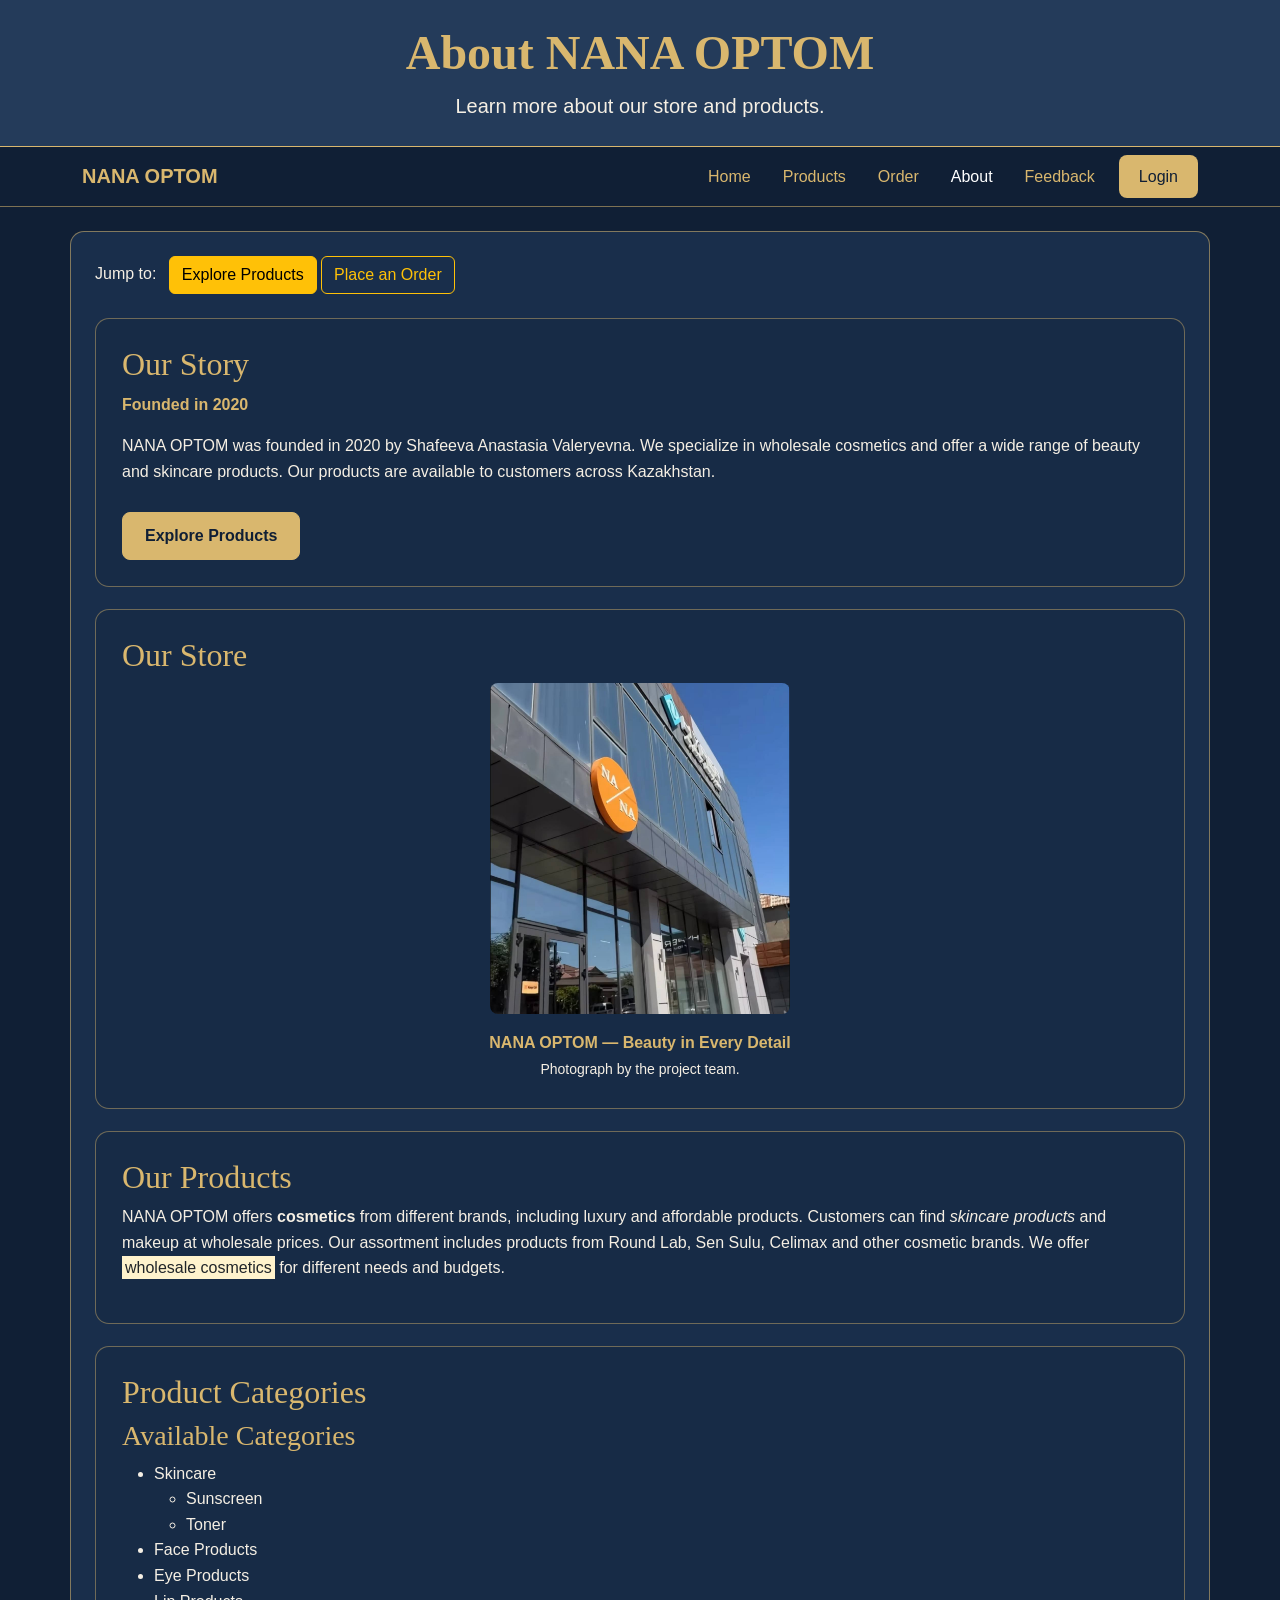
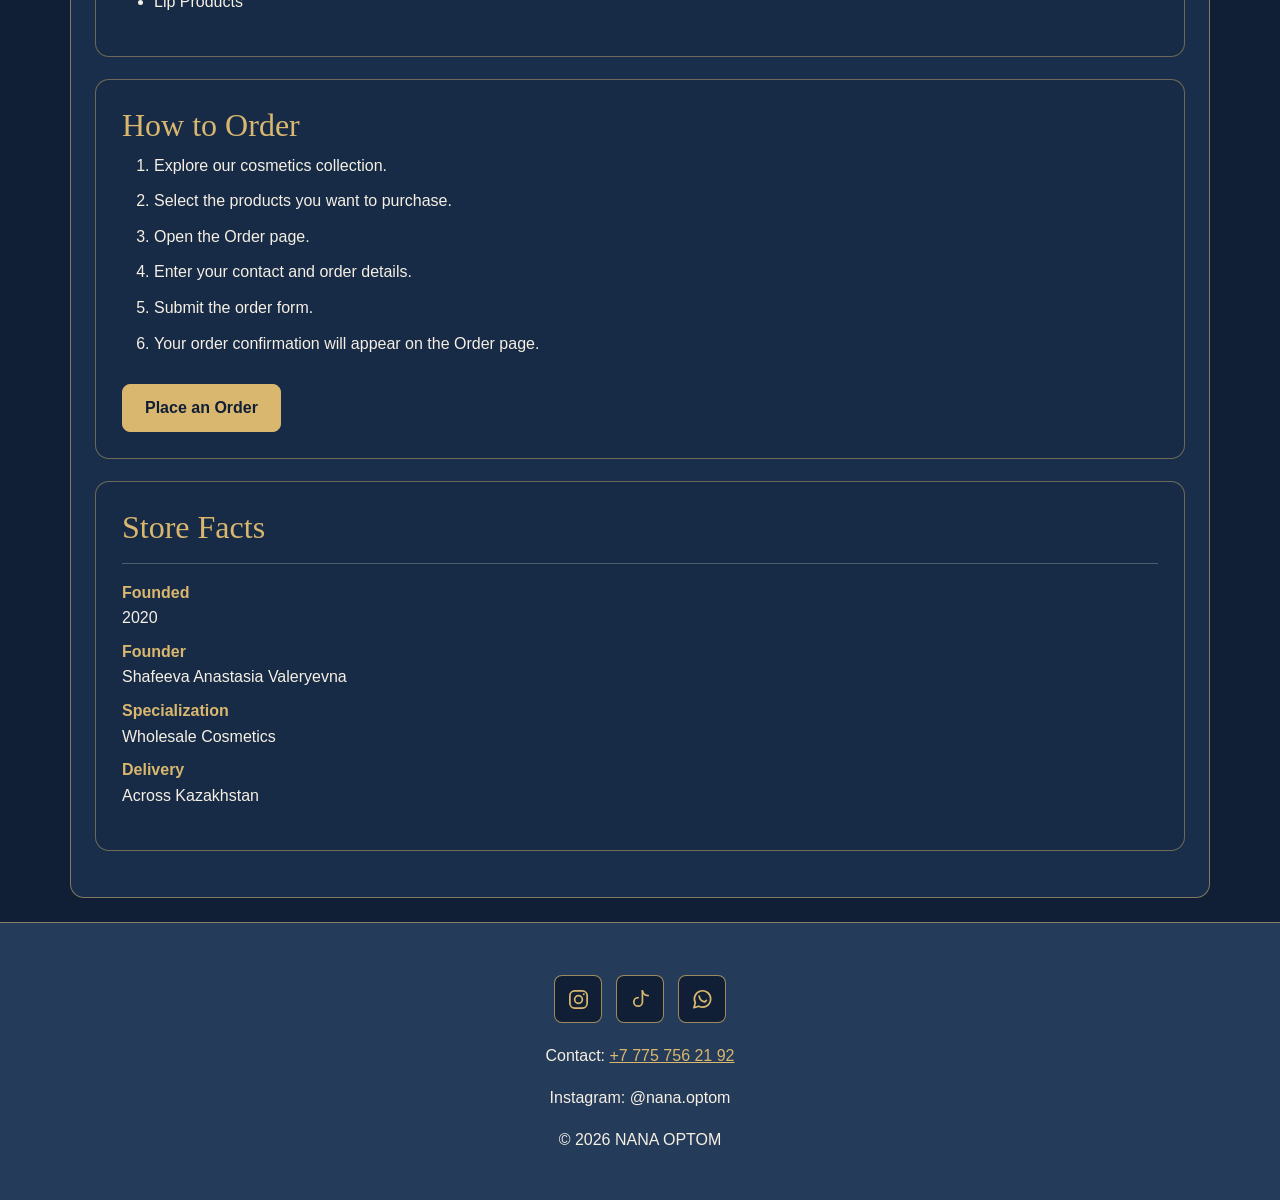
==== about.html @ 9f7e3921 "Add files via upload" ====
<!DOCTYPE html>
<!-- Author: Assiya Yesmagambet -->
<html lang="en">

<head>
    <meta charset="UTF-8">
    <meta name="viewport" content="width=device-width, initial-scale=1.0">
    <meta name="description" content="About NANA OPTOM wholesale cosmetics store">
    <meta name="author" content="Assiya Yesmagambet">
    <title>NANA OPTOM | About</title>

    <!-- Bootstrap 5.3.3 -->
    <link href="https://cdn.jsdelivr.net/npm/bootstrap@5.3.3/dist/css/bootstrap.min.css"
          rel="stylesheet">

    <!-- Custom CSS -->
    <link rel="stylesheet" href="css/base.css">
    <link rel="stylesheet" href="css/assiya.css">
</head>

<body>

<header class="about-header text-center py-4 px-3">
    <h1 class="display-5 fw-bold">About NANA OPTOM</h1>
    <p class="lead mb-0">Learn more about our store and products.</p>
</header>


<!-- Bootstrap responsive navigation -->
<nav class="navbar navbar-expand-lg navbar-dark">

    <div class="container">

        <a class="navbar-brand fw-bold"
           href="index.html">
            NANA OPTOM
        </a>

        <button class="navbar-toggler"
                type="button"
                data-bs-toggle="collapse"
                data-bs-target="#mainNavbar"
                aria-controls="mainNavbar"
                aria-expanded="false"
                aria-label="Toggle navigation">

            <span class="navbar-toggler-icon"></span>

        </button>


        <div class="collapse navbar-collapse"
             id="mainNavbar">

            <ul class="navbar-nav ms-auto align-items-lg-center gap-lg-3">

                <li class="nav-item">
                    <a class="nav-link"
                       href="index.html">
                        Home
                    </a>
                </li>

                <li class="nav-item">
                    <a class="nav-link"
                       href="products.html">
                        Products
                    </a>
                </li>

                <li class="nav-item">
                    <a class="nav-link"
                       href="order.html">
                        Order
                    </a>
                </li>

                <li class="nav-item">
                    <a class="nav-link active"
                       aria-current="page"
                       href="about.html">
                        About
                    </a>
                </li>

                <li class="nav-item">
                    <a class="nav-link"
                       href="feedback.html">
                        Feedback
                    </a>
                </li>

            </ul>

        </div>


        <!-- Login remains visible outside the collapsed menu -->
        <a class="nav-link login-link ms-3"
           href="login.html">
            Login
        </a>

    </div>

</nav>


<!-- Bootstrap container centers the About content -->
<main id="about-main"
      class="container my-4 p-4">


    <!-- Quick navigation -->
    <div id="about-actions"
         class="quick-links mb-4">

        <span class="me-2">Jump to:</span>

        <a id="explore-products-button"
           href="products.html"
           class="btn btn-warning">
            Explore Products
        </a>

        <a id="place-order-button"
           href="order.html"
           class="btn btn-outline-warning">
            Place an Order
        </a>

    </div>


    <!-- Brand information -->
    <article id="brand-story"
             class="brand-story">

        <h2>Our Story</h2>

        <p class="brand-year">
            Founded in 2020
        </p>

        <p>
            NANA OPTOM was founded in 2020 by Shafeeva Anastasia Valeryevna.
            We specialize in wholesale cosmetics and offer a wide range
            of beauty and skincare products. Our products are available
            to customers across Kazakhstan.
        </p>

        <a id="story-products-button"
           href="products.html"
           class="btn gold-button">
            Explore Products
        </a>

    </article>


    <!-- Store photograph -->
    <section id="store-gallery"
             class="photo-gallery">

        <h2>Our Store</h2>

        <figure class="brand-photo">

            <img src="images/nanaoptom.jpg"
                 class="img-fluid rounded-3"
                 alt="NANA OPTOM cosmetics store"
                 width="300">

            <figcaption>
                NANA OPTOM — Beauty in Every Detail
            </figcaption>

            <small>
                Photograph by the project team.
            </small>

        </figure>

    </section>


    <!-- Product information -->
    <section id="mission-section"
             class="mission-section">

        <h2>Our Products</h2>

        <p>
            NANA OPTOM offers <strong>cosmetics</strong> from different brands,
            including luxury and affordable products. Customers can find
            <em>skincare products</em> and makeup at wholesale prices.
            Our assortment includes products from Round Lab, Sen Sulu,
            Celimax and other cosmetic brands.
            We offer <mark>wholesale cosmetics</mark> for different needs
            and budgets.
        </p>

    </section>


    <!-- Product categories -->
    <section id="categories"
             class="symbol-section">

        <h2>Product Categories</h2>

        <aside>

            <h3>Available Categories</h3>

            <ul>

                <li>
                    Skincare

                    <ul>
                        <li>Sunscreen</li>
                        <li>Toner</li>
                    </ul>

                </li>

                <li>Face Products</li>
                <li>Eye Products</li>
                <li>Lip Products</li>

            </ul>

        </aside>

    </section>


    <!-- Ordering instructions -->
    <section id="order-steps"
             class="order-steps-section">

        <h2>How to Order</h2>

        <ol>
            <li>Explore our cosmetics collection.</li>
            <li>Select the products you want to purchase.</li>
            <li>Open the Order page.</li>
            <li>Enter your contact and order details.</li>
            <li>Submit the order form.</li>
            <li>Your order confirmation will appear on the Order page.</li>
        </ol>

        <a id="how-to-order-button"
           href="order.html"
           class="btn gold-button">
            Place an Order
        </a>

    </section>


    <!-- Store facts -->
    <section id="store-facts"
             class="facts-section">

        <h2>Store Facts</h2>

        <hr>

        <dl>

            <dt>Founded</dt>
            <dd>2020</dd>

            <dt>Founder</dt>
            <dd>Shafeeva Anastasia Valeryevna</dd>

            <dt>Specialization</dt>
            <dd>Wholesale Cosmetics</dd>

            <dt>Delivery</dt>
            <dd>Across Kazakhstan</dd>

        </dl>

    </section>

</main>


<footer>

    <div class="footer-social">

        <!-- Instagram -->
        <a href="https://www.instagram.com/nana.optom/"
           target="_blank"
           rel="noopener noreferrer"
           aria-label="Instagram"
           title="Instagram">

            <svg viewBox="0 0 24 24"
                 aria-hidden="true">

                <rect x="3"
                      y="3"
                      width="18"
                      height="18"
                      rx="5">
                </rect>

                <circle cx="12"
                        cy="12"
                        r="4">
                </circle>

                <circle cx="17.5"
                        cy="6.5"
                        r="1"
                        class="icon-dot">
                </circle>

            </svg>

        </a>


        <!-- TikTok -->
        <a href="https://www.tiktok.com/@nana.optom?_r=1&amp;_t=ZS-9A1kYobpDSX"
           target="_blank"
           rel="noopener noreferrer"
           aria-label="TikTok"
           title="TikTok">

            <svg viewBox="0 0 24 24"
                 aria-hidden="true">

                <path d="M14 3v11.5a4.5 4.5 0 1 1-4.5-4.5"></path>

                <path d="M14 3c.7 3.2 2.5 4.8 6 5"></path>

            </svg>

        </a>


        <!-- WhatsApp -->
        <a href="https://wa.me/77781003727"
           target="_blank"
           rel="noopener noreferrer"
           aria-label="WhatsApp"
           title="WhatsApp">

            <svg viewBox="0 0 24 24"
                 aria-hidden="true">

                <path d="M20.5 11.5a8.5 8.5 0 0 1-12.4 7.5L3 20.5l1.5-5.1A8.5 8.5 0 1 1 20.5 11.5Z"></path>

                <path d="M8.5 8.5c.5 3 3 5.5 6 6l1.5-1.5"></path>

            </svg>

        </a>

    </div>


    <p>
        Contact:
        <a href="tel:+77757562192">
            +7 775 756 21 92
        </a>
    </p>

    <p>Instagram: @nana.optom</p>

    <p>&copy; 2026 NANA OPTOM</p>

</footer>


<!-- Bootstrap JavaScript for the mobile menu -->
<script src="https://cdn.jsdelivr.net/npm/bootstrap@5.3.3/dist/js/bootstrap.bundle.min.js"></script>

</body>
</html>
---- css/base.css ----
/* NANA OPTOM — Shared navy & gold styles */

body {
    background: #101F35;
    color: #F5EFE4;
    font-family: "Trebuchet MS", Arial, sans-serif;
    line-height: 1.6;
}

h1,
h2,
h3 {
    color: #D9B76E;
    font-family: Georgia, "Times New Roman", serif;
}

/* Header */

header,
footer {
    background: #243B5A;
    color: #F5EFE4;
    text-align: center;
}

header {
    border-bottom: 1px solid #D9B76E;
}

/* Navigation */

.navbar {
    background: #101F35;
    border-bottom: 1px solid rgba(217, 183, 110, .55);
}

.navbar .navbar-brand,
.navbar .nav-link,
footer a {
    color: #D9B76E;
}

.navbar .nav-link {
    transition: color .2s ease;
}

.navbar .nav-link:hover,
.navbar .nav-link.active,
footer a:hover {
    color: #FFFFFF;
}

.navbar .login-link,
.navbar .login-link.active {
    padding: 9px 20px;
    background: #D9B76E;
    color: #101F35;
    border-radius: 8px;
}

.navbar .login-link:hover {
    background: #F4D999;
    color: #101F35;
}

.navbar .navbar-toggler {
    border-color: #D9B76E;
}

/* Main content */

main {
    background: #192E4B;
    color: #F5EFE4;
    border: 1px solid rgba(217, 183, 110, .55);
    border-radius: 14px;
}

main h1,
main h2,
main h3,
main a {
    color: #D9B76E;
}

main a:hover {
    color: #FFFFFF;
}

/* Footer */

footer {
    border-top: 1px solid rgba(217, 183, 110, .55);
    padding: 32px 20px;
}

.footer-social {
    display: flex;
    justify-content: center;
    gap: 14px;
    margin: 20px 0;
}

.footer-social a {
    display: flex;
    justify-content: center;
    align-items: center;
    width: 48px;
    height: 48px;
    background: #101F35;
    border: 1px solid rgba(217, 183, 110, .7);
    border-radius: 8px;
    transition: background .2s ease, color .2s ease;
}

.footer-social a:hover {
    background: #D9B76E;
    color: #101F35;
}

.footer-social svg {
    width: 23px;
    height: 23px;
    fill: none;
    stroke: currentColor;
    stroke-width: 1.8;
    stroke-linecap: round;
    stroke-linejoin: round;
}

.footer-social .icon-dot {
    fill: currentColor;
    stroke: none;
}

/* States prepared for future JavaScript */

.hidden {
    display: none;
}

.active {
    border-color: #D9B76E;
}

.selected {
    background: #D9B76E;
    color: #101F35;
}

.error {
    color: #FFB3B3;
    border-color: #DC3545;
}

.success {
    color: #B8F2C8;
    border-color: #198754;
}
---- css/assiya.css ----
/* NANA OPTOM — About & Feedback */

/* ABOUT — Content Cards */

#about-main section,
#about-main article {
    background: #172B46;
    color: #F5EFE4;
    border: 1px solid rgba(217, 183, 110, .45);
    border-radius: 14px;
    padding: 26px;
    margin-bottom: 22px;
}

/* ABOUT — Accent Text */

.brand-year,
.brand-photo figcaption,
.facts-section dt {
    color: #D9B76E;
    font-weight: 700;
}

/* ABOUT — Store Photo */

.brand-photo {
    margin: 0;
    text-align: center;
}

.brand-photo img {
    display: block;
    margin: 0 auto 16px;
    border-radius: 10px;
}

/* ABOUT — Buttons */

.gold-button {
    margin-top: 12px;
    padding: 11px 22px;
    background: #D9B76E;
    color: #101F35;
    border: 1px solid #D9B76E;
    border-radius: 8px;
    font-weight: 700;
    text-decoration: none;
    transition: background .2s ease, color .2s ease;
}

.gold-button:hover {
    background: #F4D999;
    color: #101F35;
}

/* ABOUT — Lists and Facts */

.order-steps-section li {
    margin-bottom: 10px;
}

.facts-section dd {
    margin-left: 0;
    color: #F5EFE4;
}


/* FEEDBACK — Form Cards */

.feedback-group {
    min-width: 0;
    background: #172B46;
    border: 1px solid rgba(217, 183, 110, .5);
    border-radius: 12px;
}

/* FEEDBACK — Titles */

.feedback-group legend {
    float: none;
    width: auto;
    padding: 0 8px;
    color: #D9B76E;
    font-size: 21px;
    font-weight: 700;
}

/* Keep gold as an accent, not on every label */

.feedback-group label {
    color: #F5EFE4;
}

/* FEEDBACK — Inputs */

#feedback-main .form-control,
#feedback-main .form-select {
    background: #263D5B;
    color: #FFFFFF;
    border: 1px solid rgba(217, 183, 110, .65);
}

#feedback-main .form-control::placeholder {
    color: #C8C2B8;
}

#feedback-main .form-control:focus,
#feedback-main .form-select:focus {
    background: #263D5B;
    color: #FFFFFF;
    border-color: #D9B76E;
    box-shadow: 0 0 0 3px rgba(217, 183, 110, .14);
}

/* FEEDBACK — Radio and Checkbox */

#feedback-main .form-check-input:checked {
    background-color: #D9B76E;
    border-color: #D9B76E;
}

#feedback-main .form-check-label {
    color: #F5EFE4;
}
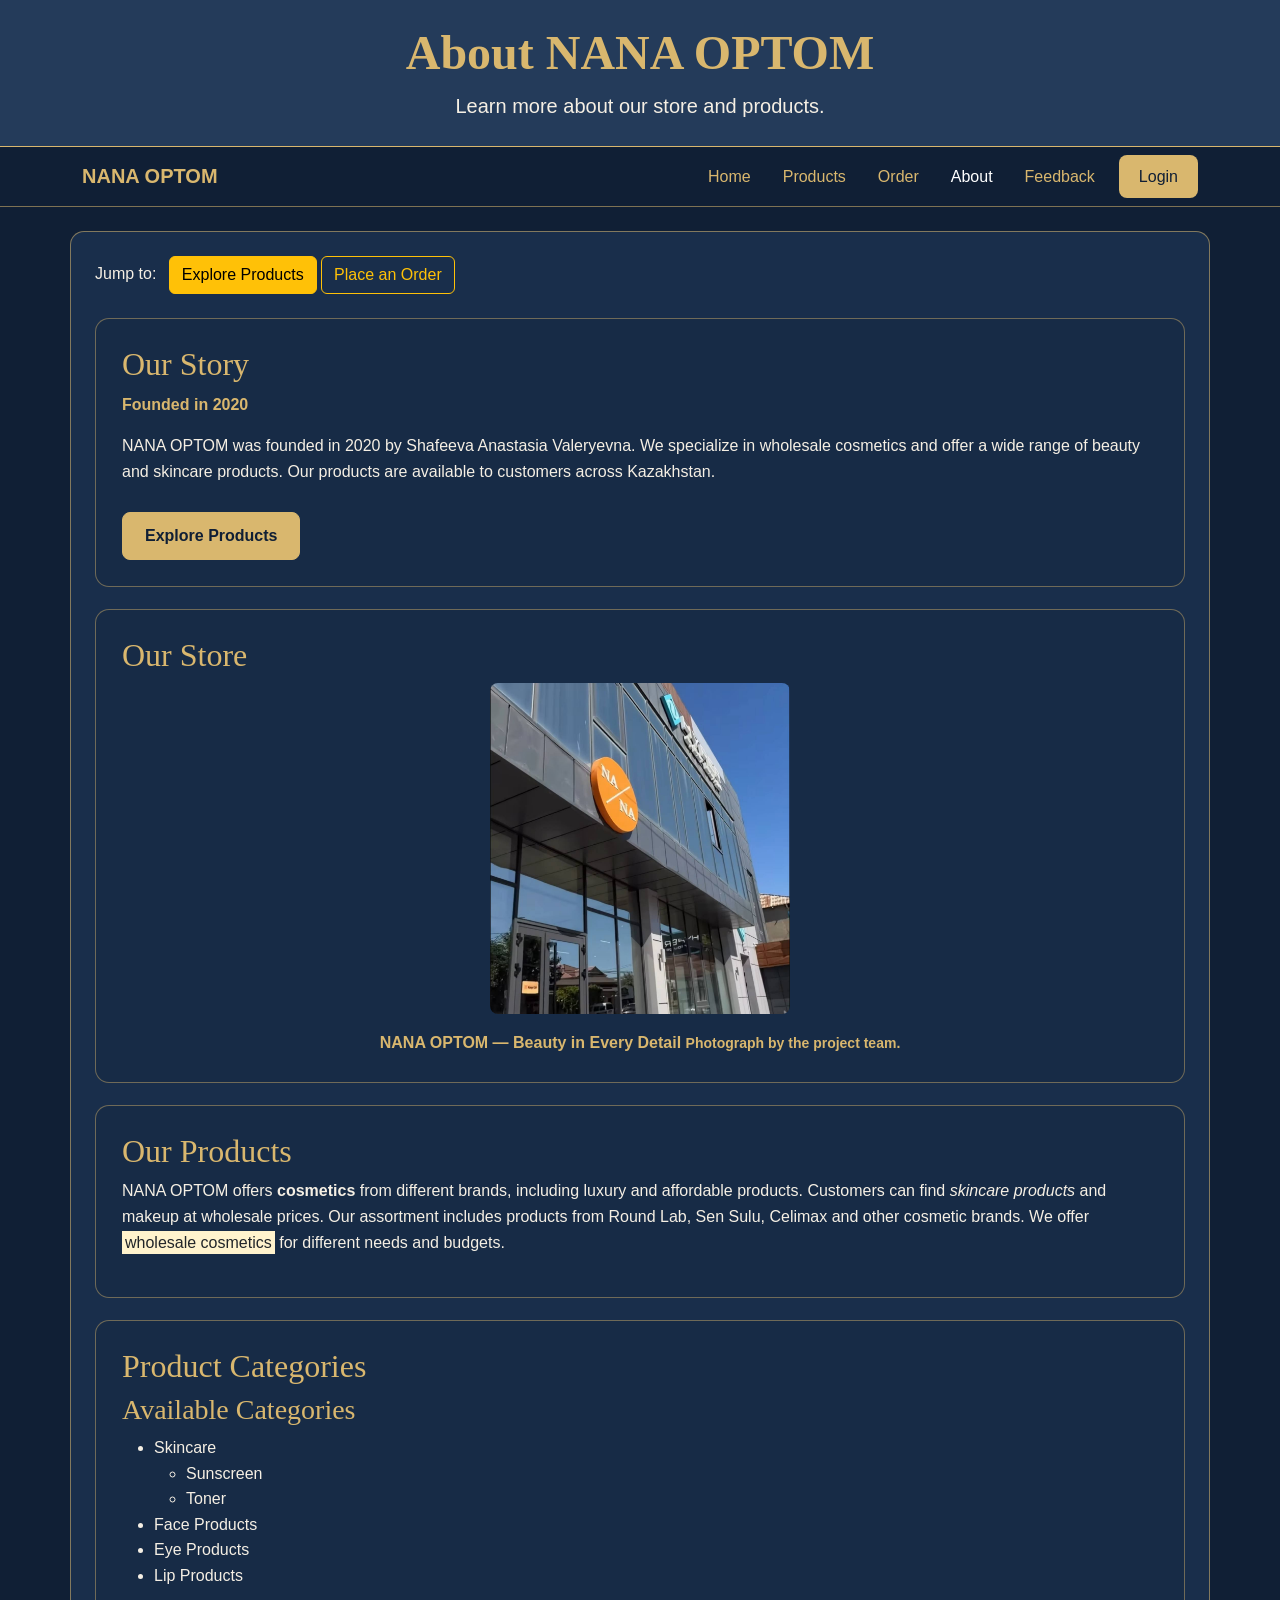
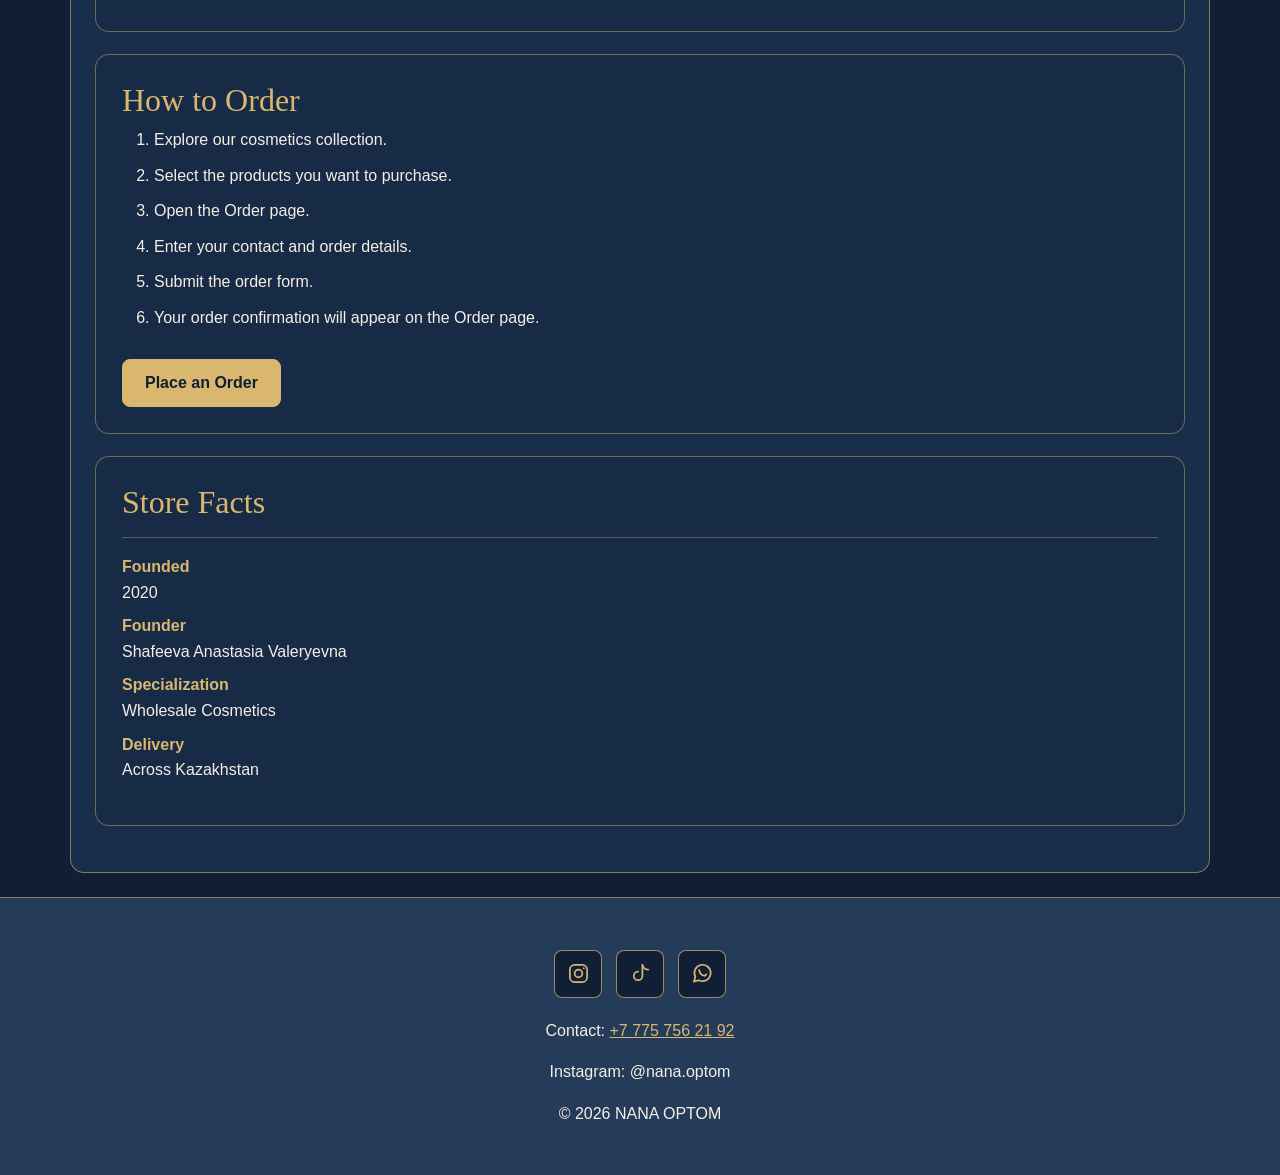
==== commit 2a3991e7: "Add files via upload" ====
--- a/about.html
+++ b/about.html
@@ -173,11 +173,8 @@
 
             <figcaption>
                 NANA OPTOM — Beauty in Every Detail
+                <small>Photograph by the project team.</small>
             </figcaption>
-
-            <small>
-                Photograph by the project team.
-            </small>
 
         </figure>
 
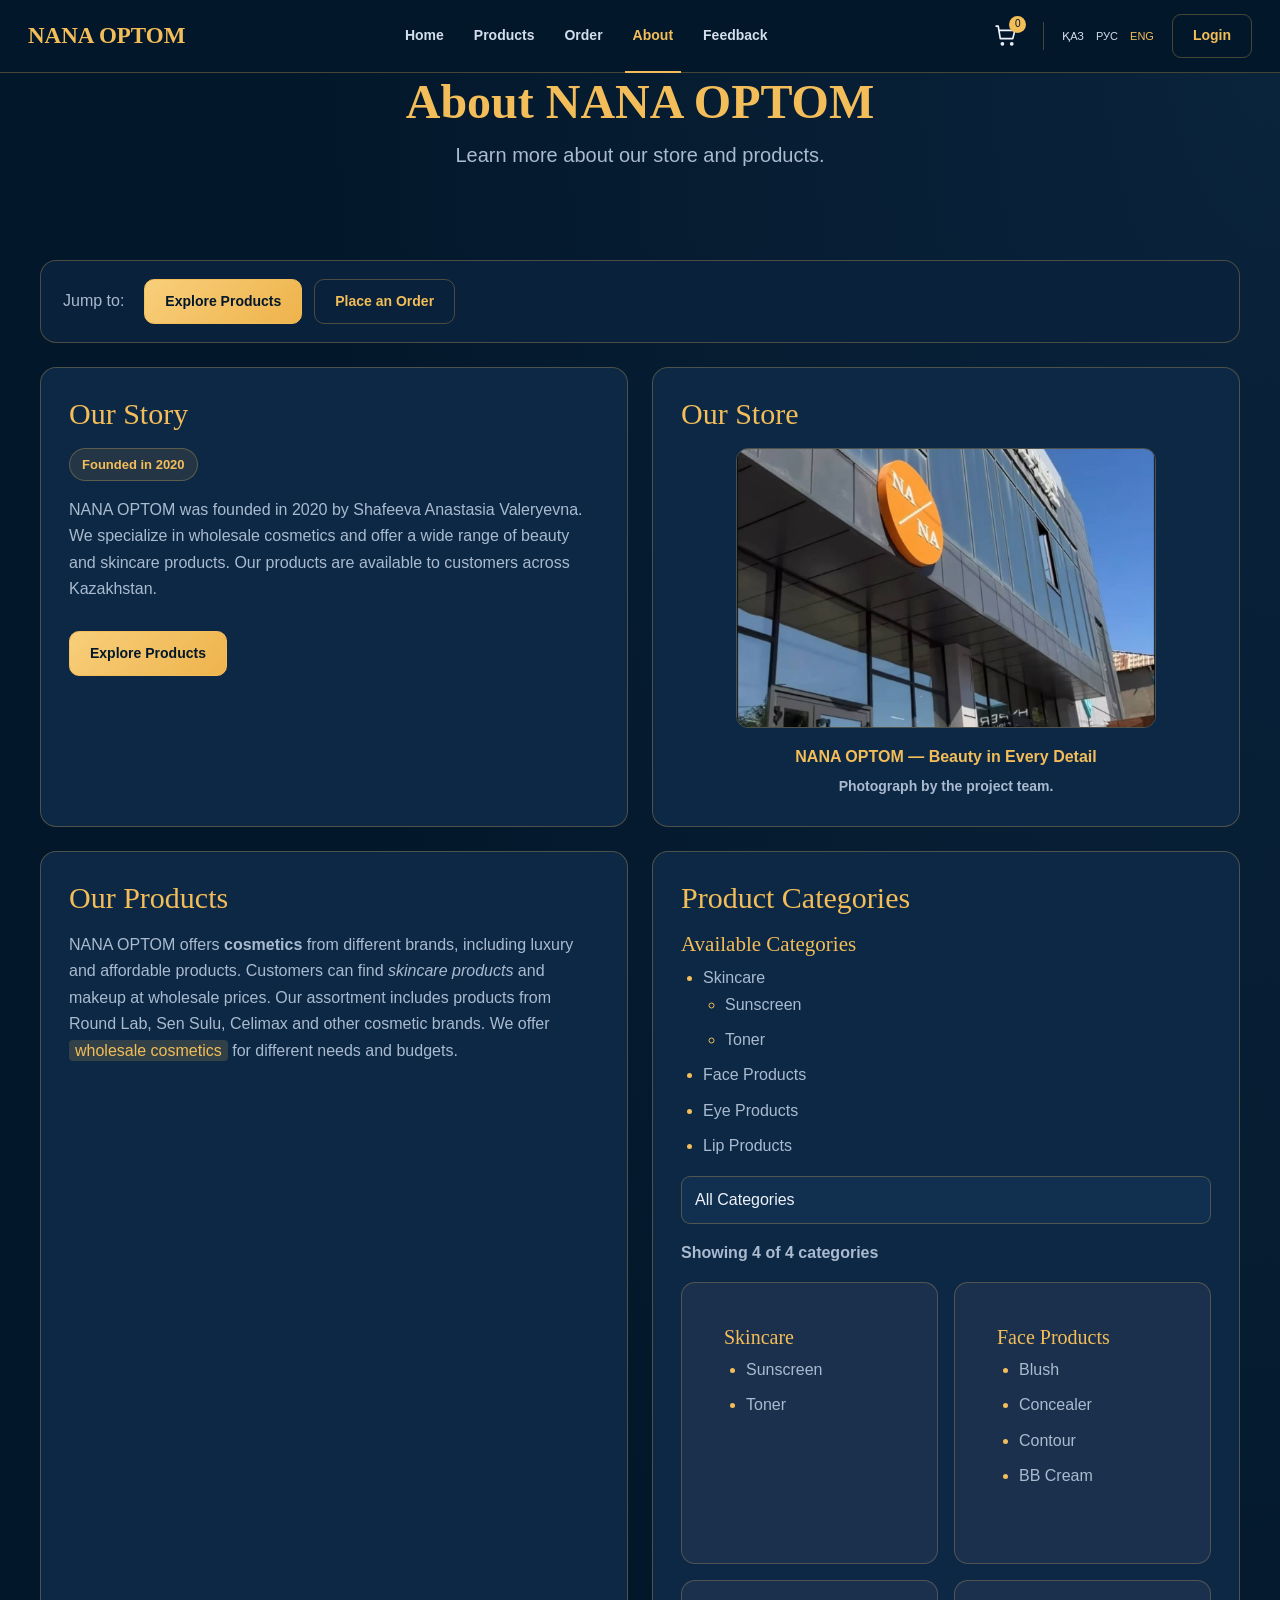
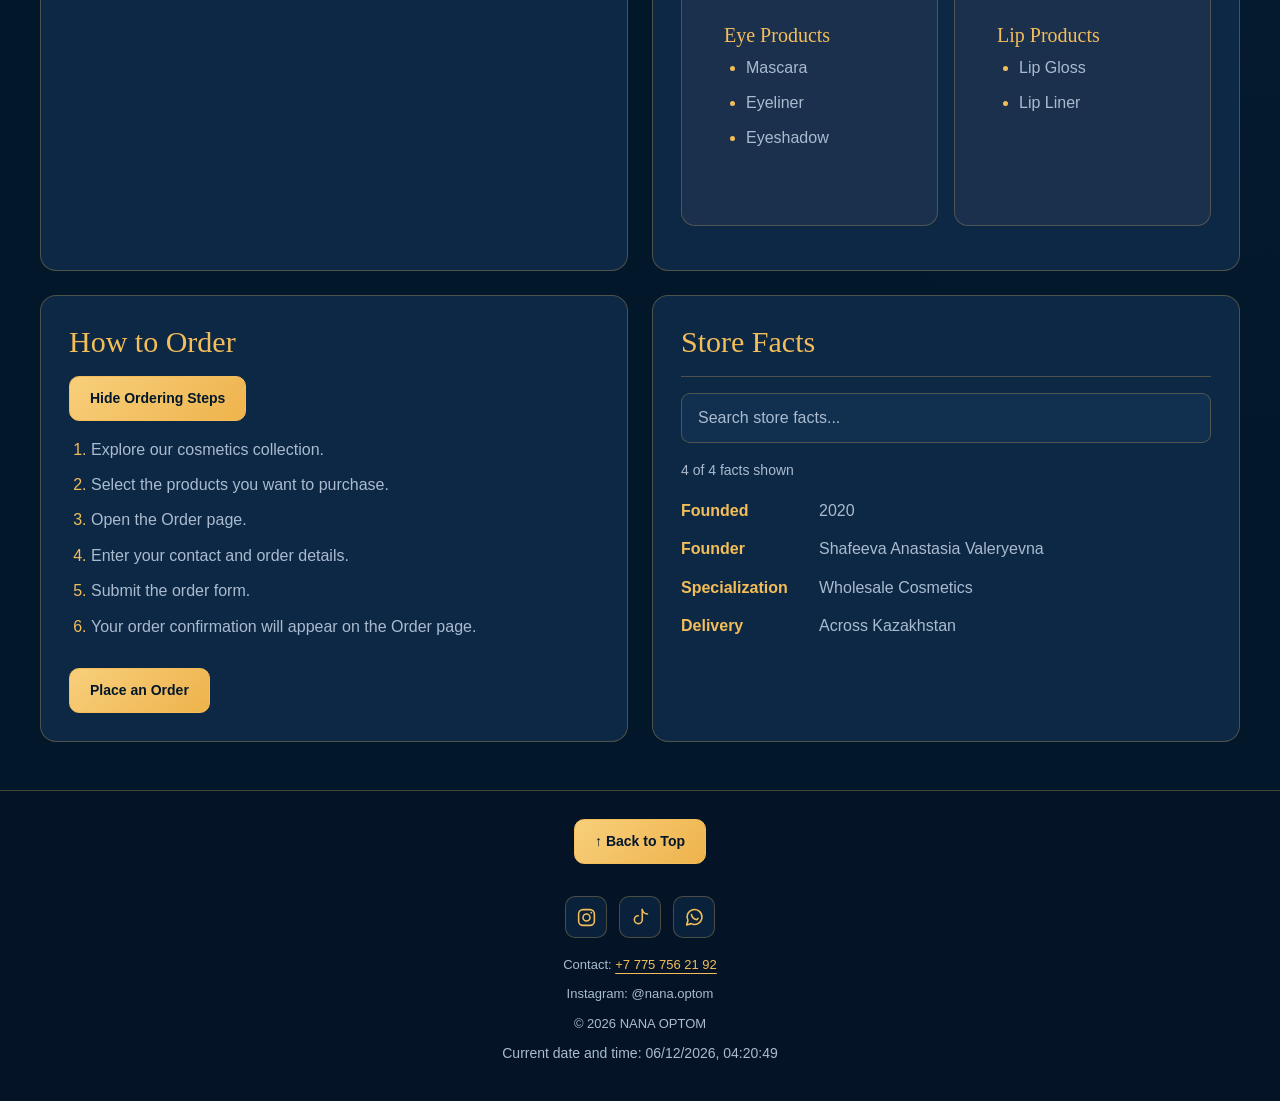
==== commit 8ab85d90: "Add files via upload" ====
--- a/about.html
+++ b/about.html
@@ -16,14 +16,15 @@
     <!-- Custom CSS -->
     <link rel="stylesheet" href="css/base.css">
     <link rel="stylesheet" href="css/assiya.css">
+    <link rel="stylesheet" href="css/theme.css">
 </head>
 
 <body>
 
-<header class="about-header text-center py-4 px-3">
+<div class="text-center mb-5">
     <h1 class="display-5 fw-bold">About NANA OPTOM</h1>
-    <p class="lead mb-0">Learn more about our store and products.</p>
-</header>
+    <p class="lead">Learn more about our store and products.</p>
+</div>
 
 
 <!-- Bootstrap responsive navigation -->
@@ -380,5 +381,8 @@
 <!-- Bootstrap JavaScript for the mobile menu -->
 <script src="https://cdn.jsdelivr.net/npm/bootstrap@5.3.3/dist/js/bootstrap.bundle.min.js"></script>
 
+<script src="js/main.js" defer></script>
+<script src="js/about.js" defer></script>
+
 </body>
 </html>
--- a/css/base.css
+++ b/css/base.css
@@ -1,98 +1,113 @@
-/* NANA OPTOM — Shared navy & gold styles */
+
+/* NANA OPTOM — CLEAN NAVY & GOLD DESIGN */
+
+:root {
+    --navy: #101f35;
+    --navy-light: #192e4b;
+    --navy-card: #203653;
+    --gold: #f4bf63;
+    --text: #f5efe4;
+    --muted: #b9c7d8;
+}
+
+* {
+    box-sizing: border-box;
+}
 
 body {
-    background: #101F35;
-    color: #F5EFE4;
+    margin: 0;
+    background: var(--navy);
+    color: var(--text);
     font-family: "Trebuchet MS", Arial, sans-serif;
     line-height: 1.6;
 }
 
-h1,
-h2,
-h3 {
-    color: #D9B76E;
+h1, h2, h3 {
+    color: var(--gold);
     font-family: Georgia, "Times New Roman", serif;
 }
 
-/* Header */
+/* HEADER */
 
 header,
 footer {
-    background: #243B5A;
-    color: #F5EFE4;
+    background: #243b5a;
+    color: var(--text);
     text-align: center;
 }
 
 header {
-    border-bottom: 1px solid #D9B76E;
-}
-
-/* Navigation */
+    border-bottom: 1px solid var(--gold);
+}
+
+footer {
+    border-top: 1px solid rgba(244, 191, 99, 0.4);
+    padding: 32px 20px;
+}
+
+footer a {
+    color: var(--gold);
+}
+
+footer a:hover {
+    color: white;
+}
+
+/* NAVIGATION */
 
 .navbar {
-    background: #101F35;
-    border-bottom: 1px solid rgba(217, 183, 110, .55);
+    background: var(--navy);
+    border-bottom: 1px solid rgba(244, 191, 99, 0.4);
 }
 
 .navbar .navbar-brand,
-.navbar .nav-link,
-footer a {
-    color: #D9B76E;
-}
-
 .navbar .nav-link {
-    transition: color .2s ease;
+    color: var(--gold);
 }
 
 .navbar .nav-link:hover,
-.navbar .nav-link.active,
-footer a:hover {
-    color: #FFFFFF;
+.navbar .nav-link.active {
+    color: white;
 }
 
 .navbar .login-link,
 .navbar .login-link.active {
     padding: 9px 20px;
-    background: #D9B76E;
-    color: #101F35;
+    background: var(--gold);
+    color: var(--navy);
     border-radius: 8px;
 }
 
 .navbar .login-link:hover {
-    background: #F4D999;
-    color: #101F35;
+    background: #ffda91;
+    color: var(--navy);
 }
 
 .navbar .navbar-toggler {
-    border-color: #D9B76E;
-}
-
-/* Main content */
+    border-color: var(--gold);
+}
+
+/* MAIN */
 
 main {
-    background: #192E4B;
-    color: #F5EFE4;
-    border: 1px solid rgba(217, 183, 110, .55);
-    border-radius: 14px;
+    background: var(--navy-light);
+    color: var(--text);
+    border: 1px solid rgba(244, 191, 99, 0.4);
+    border-radius: 16px;
 }
 
 main h1,
 main h2,
 main h3,
 main a {
-    color: #D9B76E;
+    color: var(--gold);
 }
 
 main a:hover {
-    color: #FFFFFF;
-}
-
-/* Footer */
-
-footer {
-    border-top: 1px solid rgba(217, 183, 110, .55);
-    padding: 32px 20px;
-}
+    color: white;
+}
+
+/* SOCIAL ICONS */
 
 .footer-social {
     display: flex;
@@ -107,15 +122,15 @@
     align-items: center;
     width: 48px;
     height: 48px;
-    background: #101F35;
-    border: 1px solid rgba(217, 183, 110, .7);
-    border-radius: 8px;
-    transition: background .2s ease, color .2s ease;
+    background: var(--navy);
+    border: 1px solid var(--gold);
+    border-radius: 10px;
+    transition: background 0.2s, color 0.2s;
 }
 
 .footer-social a:hover {
-    background: #D9B76E;
-    color: #101F35;
+    background: var(--gold);
+    color: var(--navy);
 }
 
 .footer-social svg {
@@ -133,27 +148,376 @@
     stroke: none;
 }
 
-/* States prepared for future JavaScript */
+/* COMMON STATES */
 
 .hidden {
     display: none;
 }
 
 .active {
-    border-color: #D9B76E;
+    border-color: var(--gold);
 }
 
 .selected {
-    background: #D9B76E;
-    color: #101F35;
+    background: var(--gold);
+    color: var(--navy);
 }
 
 .error {
-    color: #FFB3B3;
-    border-color: #DC3545;
+    color: #ffb3b3;
+    border-color: #dc3545;
 }
 
 .success {
-    color: #B8F2C8;
+    color: #b8f2c8;
     border-color: #198754;
-}+}
+
+/* =========================================
+   ORDER PAGE — FIXED LAYOUT
+========================================= */
+
+#order-main {
+    width: calc(100% - 24px);
+    max-width: 1250px;
+    margin-left: auto;
+    margin-right: auto;
+}
+
+#order-section {
+    width: 100%;
+    background: var(--navy-light);
+    border: 1px solid rgba(244, 191, 99, 0.25);
+    border-radius: 18px;
+    padding: 28px;
+}
+
+#order-section h2 {
+    font-size: 28px;
+    font-weight: 700;
+    margin-bottom: 12px;
+}
+
+/* Three equal, full-width columns */
+
+#order-form {
+    display: grid;
+    grid-template-columns: repeat(3, minmax(0, 1fr));
+    gap: 22px;
+    align-items: stretch;
+    width: 100%;
+}
+
+/* CRITICAL FIX: Fieldsets must fill columns */
+
+#order-form > fieldset {
+    display: block;
+    width: 100%;
+    min-width: 0;
+    max-width: none;
+    margin: 0;
+    padding: 20px;
+    border: 1px solid rgba(244, 191, 99, 0.4);
+    border-radius: 15px;
+    grid-column: auto;
+    grid-row: auto;
+    justify-self: stretch;
+    align-self: stretch;
+}
+
+/* Fieldset titles */
+
+#order-form > fieldset > legend {
+    float: none;
+    display: table;
+    width: auto;
+    max-width: 100%;
+    padding: 0 10px;
+    margin-bottom: 15px;
+    color: var(--gold);
+    font-size: 19px;
+    font-weight: 600;
+    line-height: 1.4;
+}
+
+/* Form groups */
+
+#order-form fieldset > div,
+#order-form .mb-3,
+#order-form .form-group {
+    min-width: 0;
+    max-width: 100%;
+}
+
+/* Inputs */
+
+#order-form input:not([type="radio"]):not([type="checkbox"]),
+#order-form select,
+#order-form textarea {
+    display: block;
+    width: 100%;
+    min-width: 0;
+    max-width: 100%;
+    min-height: 46px;
+    padding: 11px 13px;
+    background: #263f5f;
+    color: white;
+    border: 1px solid #cba45d;
+    border-radius: 10px;
+}
+
+#order-form input::placeholder,
+#order-form textarea::placeholder {
+    color: #c2cedc;
+    opacity: 1;
+}
+
+#order-form input:focus,
+#order-form select:focus,
+#order-form textarea:focus {
+    background: #304c70;
+    color: white;
+    border-color: var(--gold);
+    box-shadow: 0 0 0 3px rgba(244, 191, 99, 0.15);
+    outline: none;
+}
+
+#order-form select {
+    color-scheme: dark;
+}
+
+#order-form select option {
+    background: #263f5f;
+    color: white;
+}
+
+/* Labels */
+
+#order-form label {
+    font-size: 14px;
+    line-height: 1.5;
+    margin-bottom: 6px;
+}
+
+#order-form textarea {
+    min-height: 100px;
+    resize: vertical;
+}
+
+/* Bootstrap rows inside form */
+
+#order-form .row {
+    width: 100%;
+    margin-left: 0;
+    margin-right: 0;
+}
+
+#order-form .row > * {
+    min-width: 0;
+}
+
+/* Radio and checkbox */
+
+#order-form .form-check-input {
+    background-color: #263f5f;
+    border-color: var(--gold);
+}
+
+#order-form .form-check-input:checked {
+    background-color: var(--gold);
+    border-color: var(--gold);
+}
+
+/* Buttons */
+
+#order-form button {
+    border-radius: 10px;
+    font-weight: 600;
+}
+
+#order-form button[type="submit"] {
+    background: var(--gold);
+    border-color: var(--gold);
+    color: var(--navy);
+}
+
+#order-form button[type="submit"]:hover {
+    background: #ffda91;
+}
+
+/* =========================================
+   CART SUMMARY
+========================================= */
+
+.nana-cart-summary {
+    background: var(--navy-card);
+    border: 1px solid rgba(244, 191, 99, 0.3);
+    border-radius: 14px;
+    padding: 18px;
+    margin-bottom: 20px;
+}
+
+.nana-cart-summary h3 {
+    color: var(--gold);
+    font-size: 20px;
+}
+
+/* =========================================
+   ORDER CONFIRMATION
+========================================= */
+
+#order-confirmation.nana-premium {
+    background: #14243b;
+    border: 1px solid rgba(244, 191, 99, 0.35);
+    border-radius: 18px;
+    padding: 22px;
+    margin-top: 24px;
+}
+
+#order-confirmation.nana-premium h3 {
+    color: var(--gold);
+    font-size: 25px;
+}
+
+#order-confirmation.nana-premium .list-group {
+    display: grid;
+    grid-template-columns: repeat(2, minmax(0, 1fr));
+    gap: 10px;
+}
+
+#order-confirmation.nana-premium .list-group-item {
+    background: var(--navy-card);
+    color: white;
+    border: 1px solid rgba(255, 255, 255, 0.08);
+    border-radius: 10px;
+    padding: 12px 14px;
+    font-size: 14px;
+    overflow-wrap: anywhere;
+}
+
+#order-confirmation.nana-premium .list-group-item strong {
+    color: var(--gold);
+}
+
+#order-confirmation.nana-premium .list-group-item:has(ul) {
+    grid-column: 1 / -1;
+}
+
+#order-confirmation.nana-premium .list-group-item ul {
+    list-style: none;
+    padding: 0;
+    margin: 10px 0 0;
+}
+
+#order-confirmation.nana-premium .list-group-item li {
+    padding: 9px 12px;
+    margin-bottom: 6px;
+    background: rgba(255, 255, 255, 0.05);
+    border-left: 3px solid var(--gold);
+    border-radius: 7px;
+}
+
+#order-confirmation.nana-premium .list-group-item.fw-bold {
+    grid-column: 1 / -1;
+    background: var(--gold);
+    color: var(--navy);
+    font-size: 20px;
+    font-weight: 700;
+    text-align: right;
+}
+
+/* =========================================
+   ABOUT PAGE
+========================================= */
+
+#about-main input[type="search"],
+#about-main input[type="text"],
+#about-main .form-control,
+#about-main .form-select,
+#about-main select {
+    background: #243b5a;
+    color: white;
+    border: 1px solid #cba45d;
+    border-radius: 12px;
+    padding: 12px 16px;
+    min-height: 48px;
+}
+
+#about-main input::placeholder {
+    color: var(--muted);
+    opacity: 1;
+}
+
+#about-main input:focus,
+#about-main select:focus {
+    background: #304c70;
+    color: white;
+    border-color: var(--gold);
+    box-shadow: 0 0 0 3px rgba(244, 191, 99, 0.15);
+}
+
+#about-main select {
+    color-scheme: dark;
+    cursor: pointer;
+}
+
+#about-main select option {
+    background: #243b5a;
+    color: white;
+}
+
+#about-main .text-muted,
+#about-main .text-secondary {
+    color: var(--muted) !important;
+}
+
+#about-main .card {
+    background: #1b304d;
+    color: white;
+    border: 1px solid rgba(244, 191, 99, 0.25);
+    border-radius: 14px;
+}
+
+#about-main .card h3,
+#about-main .card h4,
+#about-main .card h5 {
+    color: var(--gold);
+}
+
+/* =========================================
+   RESPONSIVE
+========================================= */
+
+@media (max-width: 991px) {
+    #order-form {
+        grid-template-columns: repeat(2, minmax(0, 1fr));
+    }
+
+    #order-form > fieldset:nth-of-type(3) {
+        grid-column: 1 / -1;
+    }
+}
+
+@media (max-width: 767px) {
+    #order-main {
+        width: calc(100% - 16px);
+    }
+
+    #order-section {
+        padding: 16px;
+    }
+
+    #order-form {
+        grid-template-columns: 1fr;
+    }
+
+    #order-form > fieldset,
+    #order-form > fieldset:nth-of-type(3) {
+        grid-column: 1;
+        padding: 16px;
+    }
+
+    #order-confirmation.nana-premium .list-group {
+        grid-template-columns: 1fr;
+    }
+}
--- a/css/assiya.css
+++ b/css/assiya.css
@@ -1,18 +1,27 @@
-/* NANA OPTOM — About & Feedback */
-
-/* ABOUT — Content Cards */
+
+/* =========================================
+   NANA OPTOM — ABOUT & FEEDBACK
+   Navy & Gold Theme
+========================================= */
+
+
+/* =========================================
+   ABOUT PAGE
+========================================= */
+
+/* Content Cards */
 
 #about-main section,
 #about-main article {
     background: #172B46;
     color: #F5EFE4;
-    border: 1px solid rgba(217, 183, 110, .45);
+    border: 1px solid rgba(217, 183, 110, 0.45);
     border-radius: 14px;
     padding: 26px;
     margin-bottom: 22px;
 }
 
-/* ABOUT — Accent Text */
+/* Accent Text */
 
 .brand-year,
 .brand-photo figcaption,
@@ -21,7 +30,7 @@
     font-weight: 700;
 }
 
-/* ABOUT — Store Photo */
+/* Store Photo */
 
 .brand-photo {
     margin: 0;
@@ -34,9 +43,10 @@
     border-radius: 10px;
 }
 
-/* ABOUT — Buttons */
+/* Buttons */
 
 .gold-button {
+    display: inline-block;
     margin-top: 12px;
     padding: 11px 22px;
     background: #D9B76E;
@@ -45,7 +55,7 @@
     border-radius: 8px;
     font-weight: 700;
     text-decoration: none;
-    transition: background .2s ease, color .2s ease;
+    transition: background 0.2s ease, color 0.2s ease;
 }
 
 .gold-button:hover {
@@ -53,7 +63,7 @@
     color: #101F35;
 }
 
-/* ABOUT — Lists and Facts */
+/* Lists and Facts */
 
 .order-steps-section li {
     margin-bottom: 10px;
@@ -65,60 +75,385 @@
 }
 
 
-/* FEEDBACK — Form Cards */
-
-.feedback-group {
+/* =========================================
+   FEEDBACK PAGE — ORDER STYLE
+========================================= */
+
+/* Main Layout */
+
+#feedback-main {
+    width: 100%;
+    max-width: 1600px;
+    margin: 0 auto !important;
+    padding: 24px 40px !important;
+}
+
+#feedback-section {
+    width: 100%;
+}
+
+/* Page Title */
+
+#feedback-section > h2 {
+    font-family: Georgia, serif;
+    font-size: clamp(36px, 3vw, 48px);
+    font-weight: 700;
+    text-align: center;
+    color: #F5BC57;
+    margin: 12px 0 16px;
+}
+
+/* Description */
+
+#feedback-section > p {
+    max-width: 950px;
+    margin: 0 auto 12px;
+    text-align: center;
+    color: #AFC1D3;
+    font-size: 16px;
+    line-height: 1.6;
+}
+
+/* Form Layout */
+
+#feedback-form {
+    width: 100%;
+    max-width: 1500px;
+    margin: 45px auto 0;
+    row-gap: 32px;
+}
+
+/* Form Cards */
+
+#feedback-main .feedback-group {
+    position: relative;
+    width: 100%;
     min-width: 0;
-    background: #172B46;
-    border: 1px solid rgba(217, 183, 110, .5);
+    min-height: 0;
+    padding: 24px !important;
+
+    background: linear-gradient(
+        160deg,
+        #0B253F,
+        #071B30
+    );
+
+    border: 1px solid #34506A;
+    border-radius: 16px;
+
+    transition: border-color 0.25s ease;
+}
+
+#feedback-main .feedback-group:hover {
+    border-color: #D9B76E;
+}
+
+/* Card Headings */
+
+#feedback-main .feedback-group legend {
+    float: none;
+    display: flex;
+    align-items: center;
+    gap: 12px;
+
+    width: auto;
+    max-width: 100%;
+    padding: 0 10px;
+    margin-bottom: 12px;
+
+    color: #F5BC57;
+    font-family: Arial, sans-serif;
+    font-size: 21px;
+    font-weight: 700;
+    line-height: 1.3;
+}
+
+/* Gold Number Circles */
+
+#feedback-main .feedback-group legend::before {
+    display: inline-flex;
+    align-items: center;
+    justify-content: center;
+
+    flex: 0 0 36px;
+    width: 36px;
+    height: 36px;
+
+    border-radius: 50%;
+    background: #F5BC57;
+    color: #071B30;
+
+    font-size: 17px;
+    font-weight: 800;
+}
+
+/* Section Numbers */
+
+#feedback-form > div:nth-child(1) legend::before {
+    content: "1";
+}
+
+#feedback-form > div:nth-child(2) legend::before {
+    content: "2";
+}
+
+#feedback-form > div:nth-child(3) legend::before {
+    content: "3";
+}
+
+/* Labels */
+
+#feedback-main .feedback-group label {
+    color: #E6EDF4;
+    font-size: 14px;
+    font-weight: 600;
+}
+
+/* Inputs and Select */
+
+#feedback-main .feedback-group .form-control,
+#feedback-main .feedback-group .form-select {
+    width: 100%;
+    min-height: 52px;
+
+    background: #143250;
+    color: #FFFFFF;
+
+    border: 1px solid #B18C4E;
     border-radius: 12px;
-}
-
-/* FEEDBACK — Titles */
-
-.feedback-group legend {
-    float: none;
-    width: auto;
-    padding: 0 8px;
-    color: #D9B76E;
-    font-size: 21px;
-    font-weight: 700;
-}
-
-/* Keep gold as an accent, not on every label */
-
-.feedback-group label {
-    color: #F5EFE4;
-}
-
-/* FEEDBACK — Inputs */
-
-#feedback-main .form-control,
-#feedback-main .form-select {
-    background: #263D5B;
-    color: #FFFFFF;
-    border: 1px solid rgba(217, 183, 110, .65);
-}
+
+    padding: 12px 15px;
+    font-size: 14px;
+}
+
+/* Textarea */
+
+#feedback-main .feedback-group textarea.form-control {
+    min-height: 130px;
+    resize: vertical;
+}
+
+/* Placeholder */
 
 #feedback-main .form-control::placeholder {
-    color: #C8C2B8;
-}
+    color: #AEB DCE;
+}
+
+/* Focus */
 
 #feedback-main .form-control:focus,
 #feedback-main .form-select:focus {
-    background: #263D5B;
+    background: #193C5E;
     color: #FFFFFF;
-    border-color: #D9B76E;
-    box-shadow: 0 0 0 3px rgba(217, 183, 110, .14);
-}
-
-/* FEEDBACK — Radio and Checkbox */
+    border-color: #F5BC57;
+    box-shadow: 0 0 0 3px rgba(245, 188, 87, 0.16);
+}
+
+/* Radio and Checkbox */
+
+#feedback-main .form-check-input {
+    border: 1px solid #C59A4E;
+    background-color: transparent;
+}
 
 #feedback-main .form-check-input:checked {
-    background-color: #D9B76E;
-    border-color: #D9B76E;
+    background-color: #F5BC57;
+    border-color: #F5BC57;
 }
 
 #feedback-main .form-check-label {
     color: #F5EFE4;
-}+}
+
+/* Text */
+
+#feedback-main .feedback-group p {
+    color: #AFC1D3;
+}
+
+/* Submit Button */
+
+#feedback-main #submit-feedback {
+    background: #F5BC57;
+    border: 1px solid #F5BC57;
+    color: #071B30;
+
+    font-weight: 700;
+    border-radius: 11px;
+    padding: 15px 38px;
+
+    transition: transform 0.2s ease,
+                background 0.2s ease;
+}
+
+#feedback-main #submit-feedback:hover {
+    background: #FFD27A;
+    transform: translateY(-2px);
+}
+
+/* Reset Button */
+
+#feedback-main #reset-feedback {
+    color: #F5BC57;
+    border: 1px solid #F5BC57;
+    border-radius: 11px;
+    padding: 15px 38px;
+}
+
+#feedback-main #reset-feedback:hover {
+    background: #F5BC57;
+    color: #071B30;
+}
+
+/* Confirmation */
+
+#feedback-confirmation {
+    background: #102B46;
+    border: 1px solid #34506A;
+    border-radius: 14px;
+    padding: 24px;
+}
+
+#feedback-confirmation h3 {
+    color: #F5BC57;
+}
+
+
+/* =========================================
+   RESPONSIVE DESIGN
+========================================= */
+
+@media (max-width: 991px) {
+
+    #feedback-main .feedback-group {
+        min-height: auto;
+    }
+
+    #feedback-form {
+        margin-top: 30px;
+    }
+}
+
+@media (max-width: 768px) {
+
+    #feedback-main {
+        padding: 20px 16px !important;
+    }
+
+    #feedback-form {
+        margin-top: 28px;
+    }
+
+    #feedback-section > h2 {
+        font-size: 36px;
+    }
+}
+
+@media (max-width: 576px) {
+
+    #feedback-main .feedback-group {
+        padding: 24px 16px !important;
+    }
+
+    #feedback-main .feedback-group legend {
+        font-size: 18px;
+    }
+
+    #feedback-main .feedback-group legend::before {
+        width: 32px;
+        height: 32px;
+        flex-basis: 32px;
+        font-size: 15px;
+    }
+}
+
+/* CUSTOMER REVIEWS — NANA OPTOM */
+
+#customer-reviews {
+    width: 100%;
+    margin: 65px auto 40px;
+}
+
+#customer-reviews h2 {
+    color: #f4bf63;
+    font-family: Georgia, serif;
+    font-size: 42px;
+    font-weight: 700;
+    text-align: left;
+    margin-bottom: 28px;
+}
+
+/* Three cards in one row */
+
+.reviews-grid {
+    display: grid;
+    grid-template-columns: repeat(3, minmax(0, 1fr));
+    gap: 20px;
+    align-items: stretch;
+}
+
+/* Review cards */
+
+#customer-reviews .review-card {
+    background: #173653;
+    border: 1px solid rgba(244, 191, 99, 0.35);
+    border-radius: 12px;
+    padding: 24px;
+    min-width: 0;
+    height: 100%;
+    transition: transform 0.25s ease,
+                border-color 0.25s ease,
+                box-shadow 0.25s ease;
+}
+
+#customer-reviews .review-card:hover {
+    transform: translateY(-5px);
+    border-color: #f4bf63;
+    box-shadow: 0 12px 28px rgba(0, 0, 0, 0.25);
+}
+
+/* Customer name */
+
+#customer-reviews .review-card h3 {
+    color: #f4bf63;
+    font-family: Georgia, serif;
+    font-size: 23px;
+    font-weight: 600;
+    margin: 0 0 18px;
+}
+
+/* Review text */
+
+#customer-reviews .review-card p {
+    color: #e8edf4;
+    font-size: 15px;
+    font-weight: 400;
+    line-height: 1.8;
+    margin: 0;
+    overflow-wrap: anywhere;
+}
+
+/* Tablet */
+
+@media (max-width: 991px) {
+    .reviews-grid {
+        grid-template-columns: repeat(2, minmax(0, 1fr));
+    }
+}
+
+/* Phone */
+
+@media (max-width: 600px) {
+    .reviews-grid {
+        grid-template-columns: 1fr;
+    }
+
+    #customer-reviews h2 {
+        font-size: 32px;
+        text-align: center;
+    }
+
+    #customer-reviews .review-card {
+        padding: 22px;
+    }
+}
--- a/css/theme.css
+++ b/css/theme.css
@@ -0,0 +1,1373 @@
+/* NANA OPTOM — SHARED NAVY & GOLD THEME */
+
+:root {
+    --navy: #03172a;
+    --navy-light: #09213a;
+    --navy-card: #0d2844;
+    --gold: #f3bd59;
+    --text: #eef3fa;
+    --muted: #aabbd0;
+
+    --theme-input: #112f4e;
+    --theme-border: rgba(243, 189, 89, 0.28);
+    --theme-radius: 16px;
+}
+
+/* BASE */
+
+*,
+*::before,
+*::after {
+    box-sizing: border-box;
+}
+
+html {
+    scroll-behavior: smooth;
+}
+
+body {
+    min-height: 100vh;
+    margin: 0;
+    display: flex;
+    flex-direction: column;
+    background:
+        radial-gradient(
+            ellipse at top right,
+            rgba(26, 66, 102, 0.3),
+            transparent 55%
+        ),
+        var(--navy);
+    color: var(--text);
+    font-family: "Trebuchet MS", Arial, sans-serif;
+    line-height: 1.65;
+}
+
+h1,
+h2,
+h3,
+h4,
+h5,
+h6 {
+    color: var(--gold);
+    font-family: Georgia, "Times New Roman", serif;
+}
+
+p {
+    color: var(--muted);
+}
+
+a {
+    color: var(--gold);
+    text-underline-offset: 4px;
+}
+
+a:hover {
+    color: #ffe0a0;
+}
+
+img {
+    max-width: 100%;
+}
+
+button,
+input,
+select,
+textarea {
+    font: inherit;
+}
+
+a:focus-visible,
+button:focus-visible {
+    outline: 2px solid var(--gold);
+    outline-offset: 4px;
+}
+
+.hidden,
+[hidden] {
+    display: none !important;
+}
+
+/* NAVBAR — FIRST ON EVERY PAGE */
+
+body > .navbar {
+    order: -1;
+    width: 100%;
+    padding: 15px 0;
+    background: rgba(3, 23, 42, 0.96);
+    border-bottom: 1px solid var(--theme-border);
+}
+
+.navbar > .container {
+    max-width: 1280px;
+    gap: 12px;
+}
+
+.navbar .navbar-brand {
+    color: var(--gold);
+    font-family: Georgia, "Times New Roman", serif;
+    font-size: 23px;
+    letter-spacing: 1px;
+}
+
+.navbar .navbar-brand:hover {
+    color: #ffe0a0;
+}
+
+.navbar .nav-link {
+    color: #d3deec;
+    font-size: 14px;
+    font-weight: 600;
+    transition: color 0.2s ease;
+}
+
+.navbar .nav-link:hover,
+.navbar .nav-link.active {
+    color: var(--gold);
+}
+
+.navbar .login-link,
+.navbar .login-link.active {
+    padding: 9px 20px;
+    background: transparent;
+    color: var(--gold);
+    border: 1px solid var(--theme-border);
+    border-radius: 9px;
+    white-space: nowrap;
+}
+
+.navbar .login-link:hover {
+    background: var(--gold);
+    color: var(--navy);
+    border-color: var(--gold);
+}
+
+.navbar .navbar-toggler {
+    border-color: var(--theme-border);
+    border-radius: 8px;
+}
+
+.navbar .navbar-toggler:focus {
+    box-shadow: 0 0 0 3px rgba(243, 189, 89, 0.15);
+}
+
+.navbar .form-select {
+    width: auto !important;
+    min-height: 38px;
+    background-color: var(--theme-input) !important;
+    color: var(--gold) !important;
+    border-color: var(--theme-border) !important;
+    border-radius: 8px;
+    font-size: 12px;
+    color-scheme: dark;
+}
+
+/* PAGE HEADING */
+
+body > header {
+    background: transparent !important;
+    border: 0 !important;
+    padding: 42px 20px 12px !important;
+    text-align: center;
+}
+
+body > header h1 {
+    margin-bottom: 10px;
+    color: var(--gold);
+    font-size: clamp(30px, 4vw, 46px);
+    font-weight: 700;
+}
+
+body > header .lead {
+    max-width: 650px;
+    margin: 0 auto;
+    color: var(--muted);
+    font-size: 16px;
+}
+
+/* MAIN CONTENT */
+
+body > main {
+    flex: 1 0 auto;
+}
+
+#home-main,
+#products-main,
+#about-main,
+#feedback-main {
+    width: calc(100% - 40px);
+    max-width: 1200px;
+    margin: 24px auto 48px !important;
+    padding: 0 !important;
+    background: transparent !important;
+    border: 0 !important;
+    border-radius: 0;
+}
+
+main h2 {
+    font-size: clamp(23px, 2.5vw, 30px);
+    margin-bottom: 16px;
+}
+
+main h3 {
+    font-size: 21px;
+}
+
+main p {
+    color: var(--muted);
+}
+
+main .text-muted,
+main .text-secondary {
+    color: var(--muted) !important;
+}
+
+main mark {
+    padding: 2px 6px;
+    background: rgba(243, 189, 89, 0.16);
+    color: var(--gold);
+    border-radius: 4px;
+}
+
+main hr {
+    border-color: var(--theme-border);
+    opacity: 1;
+}
+
+/* BUTTONS */
+
+main .btn,
+footer .btn {
+    padding: 11px 20px;
+    border-radius: 10px;
+    font-size: 14px;
+    font-weight: 700;
+    transition:
+        background-color 0.2s ease,
+        border-color 0.2s ease,
+        color 0.2s ease;
+}
+
+main .btn-warning,
+main .gold-button,
+footer .btn-warning {
+    background: linear-gradient(135deg, #f8cf7b, #eeb34c);
+    color: var(--navy) !important;
+    border: 1px solid var(--gold);
+}
+
+main .btn-warning:hover,
+main .gold-button:hover,
+footer .btn-warning:hover {
+    background: #ffdc95;
+    color: var(--navy) !important;
+    border-color: #ffdc95;
+}
+
+main .btn-outline-warning {
+    background: transparent;
+    color: var(--gold);
+    border: 1px solid var(--theme-border);
+}
+
+main .btn-outline-warning:hover {
+    background: rgba(243, 189, 89, 0.12);
+    color: #ffe0a0;
+    border-color: var(--gold);
+}
+
+main .btn:disabled {
+    opacity: 0.55;
+}
+
+/* HOME */
+
+#home-main .row > div > section {
+    padding: 28px !important;
+    background: var(--navy-card);
+    border: 1px solid var(--theme-border) !important;
+    border-radius: var(--theme-radius) !important;
+    box-shadow: 0 10px 30px rgba(0, 0, 0, 0.1);
+}
+
+#home-main .row > div > section h2 {
+    font-size: 25px;
+}
+
+#home-main .row > div > section p:last-child {
+    margin-bottom: 0;
+}
+
+#contact-section {
+    padding: 28px !important;
+    background: var(--navy-light);
+    border: 1px solid var(--theme-border);
+    border-radius: var(--theme-radius);
+}
+
+#contact-section p {
+    margin-bottom: 10px;
+}
+
+#contact-section p:last-child {
+    margin-bottom: 0;
+}
+
+/* ABOUT */
+
+#about-main {
+    display: grid;
+    grid-template-columns: repeat(2, minmax(0, 1fr));
+    gap: 24px;
+    align-items: stretch;
+}
+
+#about-actions {
+    grid-column: 1 / -1;
+    display: flex;
+    flex-wrap: wrap;
+    align-items: center;
+    gap: 12px;
+    margin-bottom: 0 !important;
+    padding: 18px 22px;
+    background: var(--navy-light);
+    border: 1px solid var(--theme-border);
+    border-radius: var(--theme-radius);
+}
+
+#about-actions span {
+    color: var(--muted);
+}
+
+#about-main > article,
+#about-main > section {
+    min-width: 0;
+    margin: 0 !important;
+    padding: 28px !important;
+    background: var(--navy-card) !important;
+    color: var(--text);
+    border: 1px solid var(--theme-border) !important;
+    border-radius: var(--theme-radius) !important;
+}
+
+#about-main .brand-year {
+    display: inline-block;
+    padding: 5px 12px;
+    background: rgba(243, 189, 89, 0.1);
+    color: var(--gold);
+    border: 1px solid var(--theme-border);
+    border-radius: 30px;
+    font-size: 13px;
+}
+
+#about-main .brand-photo {
+    margin: 0;
+}
+
+#about-main .brand-photo img {
+    display: block;
+    width: 100%;
+    max-width: 420px;
+    height: 280px;
+    margin: 0 auto;
+    object-fit: cover;
+    border-radius: 12px !important;
+    border: 1px solid var(--theme-border);
+}
+
+#about-main figcaption {
+    margin-top: 16px;
+    color: var(--gold);
+    text-align: center;
+}
+
+#about-main figcaption small {
+    display: block;
+    margin-top: 5px;
+    color: var(--muted);
+}
+
+#about-main aside {
+    padding: 0;
+    background: transparent;
+    border: 0;
+}
+
+#about-main ul,
+#about-main ol {
+    padding-left: 22px;
+    color: var(--muted);
+}
+
+#about-main li {
+    margin-bottom: 9px;
+}
+
+#about-main li::marker {
+    color: var(--gold);
+}
+
+#about-main dl {
+    display: grid;
+    grid-template-columns: 120px minmax(0, 1fr);
+    gap: 12px 18px;
+    margin: 0;
+}
+
+#about-main dt {
+    color: var(--gold);
+}
+
+#about-main dd {
+    margin: 0;
+    color: var(--muted);
+    overflow-wrap: anywhere;
+}
+
+/* PRODUCTS */
+
+#price-section {
+    padding: 28px;
+    background: var(--navy-light);
+    border: 1px solid var(--theme-border);
+    border-radius: var(--theme-radius);
+}
+
+#products-main .table-responsive {
+    border: 1px solid var(--theme-border);
+    border-radius: 12px;
+}
+
+#products-main .table {
+    --bs-table-color: var(--text);
+    --bs-table-bg: var(--navy-card);
+    --bs-table-border-color: rgba(243, 189, 89, 0.16);
+    --bs-table-hover-bg: #153655;
+    --bs-table-hover-color: var(--text);
+    --bs-table-striped-bg: #102d49;
+    --bs-table-striped-color: var(--text);
+
+    margin-bottom: 0;
+    font-size: 14px;
+}
+
+#products-main .table th {
+    padding: 16px;
+    background: #163553;
+    color: var(--gold);
+    font-weight: 700;
+    white-space: nowrap;
+}
+
+#products-main .table td {
+    padding: 14px 16px;
+    vertical-align: middle;
+}
+
+#products-main .table .btn {
+    padding: 7px 12px;
+    font-size: 12px;
+    white-space: nowrap;
+}
+
+#product-list figure,
+#products-main .card {
+    margin-bottom: 0;
+    padding: 20px !important;
+    background: var(--navy-card) !important;
+    color: var(--text);
+    border: 1px solid var(--theme-border) !important;
+    border-radius: var(--theme-radius) !important;
+    overflow: hidden;
+}
+
+#product-list figure img {
+    width: 100%;
+    height: 250px;
+    object-fit: contain;
+    background: #fff;
+    border-radius: 11px !important;
+}
+
+#product-list figcaption {
+    padding-top: 12px;
+    color: var(--gold);
+    font-size: 17px;
+    font-weight: 700;
+}
+
+#order-action {
+    padding: 26px;
+    background: var(--navy-light);
+    border: 1px solid var(--theme-border);
+    border-radius: var(--theme-radius);
+}
+
+/* FORM INPUTS */
+
+#about-main .form-control,
+#about-main .form-select,
+#products-main .form-control,
+#products-main .form-select,
+#feedback-main .form-control,
+#feedback-main .form-select,
+#login-main .form-control,
+#login-main .form-select {
+    min-height: 46px;
+    padding: 11px 13px;
+    background-color: var(--theme-input) !important;
+    color: var(--text) !important;
+    border: 1px solid var(--theme-border) !important;
+    border-radius: 9px !important;
+    box-shadow: none;
+}
+
+main .form-control::placeholder {
+    color: #95abc3;
+    opacity: 1;
+}
+
+main .form-control:focus,
+main .form-select:focus {
+    border-color: var(--gold) !important;
+    box-shadow: 0 0 0 3px rgba(243, 189, 89, 0.13) !important;
+}
+
+main select,
+main input[type="date"] {
+    color-scheme: dark;
+}
+
+main select option {
+    background: var(--theme-input);
+    color: var(--text);
+}
+
+main label,
+main .form-label {
+    color: var(--text);
+    font-size: 14px;
+    font-weight: 600;
+}
+
+main textarea.form-control {
+    min-height: 120px;
+    resize: vertical;
+}
+
+main .form-check-input {
+    background-color: var(--theme-input);
+    border-color: var(--theme-border);
+}
+
+main .form-check-input:checked {
+    background-color: var(--gold);
+    border-color: var(--gold);
+}
+
+main .form-check-input:focus {
+    box-shadow: 0 0 0 3px rgba(243, 189, 89, 0.13);
+}
+
+main .form-check-label {
+    color: var(--muted);
+    font-weight: 400;
+}
+
+main .form-control.is-invalid,
+main .form-select.is-invalid {
+    border-color: #ff8787 !important;
+}
+
+main .invalid-feedback,
+main .error {
+    color: #ffb1b1;
+}
+
+main .success {
+    color: #b8f2c8;
+}
+
+/* FEEDBACK */
+
+#feedback-section {
+    padding: 0 !important;
+    background: transparent !important;
+    border: 0 !important;
+}
+
+#feedback-section > p {
+    max-width: 850px;
+}
+
+#feedback-form {
+    margin-top: 10px;
+}
+
+#feedback-form .feedback-group {
+    min-width: 0;
+    padding: 24px !important;
+    background: var(--navy-card) !important;
+    border: 1px solid var(--theme-border) !important;
+    border-radius: var(--theme-radius) !important;
+}
+
+#feedback-form legend {
+    float: none;
+    width: auto;
+    max-width: 100%;
+    margin-bottom: 18px;
+    padding: 0 7px;
+    color: var(--gold);
+    font-family: Georgia, "Times New Roman", serif;
+    font-size: 21px;
+    font-weight: 700;
+}
+
+#feedback-form .form-check {
+    margin-bottom: 8px;
+}
+
+#feedback-form button {
+    min-width: 160px;
+}
+
+#feedback-confirmation {
+    padding: 24px;
+    background: var(--navy-light) !important;
+    border: 1px solid var(--theme-border) !important;
+    border-radius: var(--theme-radius) !important;
+}
+
+#feedback-confirmation p:last-child {
+    margin-bottom: 0;
+}
+
+/* LOGIN */
+
+#login-main {
+    width: calc(100% - 32px);
+    max-width: 490px;
+    margin: 28px auto 48px !important;
+    padding: 32px !important;
+    background: var(--navy-card) !important;
+    border: 1px solid var(--theme-border) !important;
+    border-radius: 20px !important;
+    box-shadow: 0 18px 50px rgba(0, 0, 0, 0.18);
+}
+
+#login-section {
+    width: 100%;
+    padding: 0 !important;
+    background: transparent !important;
+    border: 0 !important;
+}
+
+#login-section > h2 {
+    font-size: 32px;
+}
+
+#login-form {
+    display: block;
+    width: 100%;
+    margin-top: 24px;
+}
+
+#login-button {
+    min-height: 46px;
+    margin-top: 6px;
+}
+
+#login-result {
+    padding: 18px;
+    background: var(--navy-light);
+    border: 1px solid var(--theme-border);
+    border-radius: 12px;
+}
+
+#login-result h3 {
+    font-size: 20px;
+}
+
+#login-result p:last-child {
+    margin-bottom: 0;
+}
+
+/* CONFIRMATION LISTS */
+
+#feedback-confirmation .list-group-item,
+#login-result .list-group-item {
+    background: var(--navy-card);
+    color: var(--text);
+    border-color: var(--theme-border);
+    overflow-wrap: anywhere;
+}
+
+#feedback-confirmation strong,
+#login-result strong {
+    color: var(--gold);
+}
+
+/* FOOTER */
+
+body > footer {
+    margin-top: auto;
+    padding: 28px 20px;
+    background: #041426;
+    color: var(--muted);
+    text-align: center;
+    border-top: 1px solid var(--theme-border);
+}
+
+footer p {
+    margin-bottom: 8px;
+    color: var(--muted);
+    font-size: 13px;
+}
+
+footer a {
+    color: var(--gold);
+}
+
+footer .footer-social {
+    display: flex;
+    justify-content: center;
+    gap: 12px;
+    margin: 16px 0;
+}
+
+footer .footer-social a {
+    display: inline-flex;
+    align-items: center;
+    justify-content: center;
+    width: 42px;
+    height: 42px;
+    background: var(--navy-light);
+    color: var(--gold);
+    border: 1px solid var(--theme-border);
+    border-radius: 10px;
+    transition:
+        background-color 0.2s ease,
+        color 0.2s ease;
+}
+
+footer .footer-social a:hover {
+    background: var(--gold);
+    color: var(--navy);
+}
+
+footer .footer-social svg {
+    width: 21px;
+    height: 21px;
+    fill: none;
+    stroke: currentColor;
+    stroke-width: 1.8;
+    stroke-linecap: round;
+    stroke-linejoin: round;
+}
+
+footer .footer-social .icon-dot {
+    fill: currentColor;
+    stroke: none;
+}
+
+/* TABLET */
+
+@media (max-width: 991px) {
+    .navbar .navbar-collapse {
+        flex-basis: 100%;
+        order: 5;
+    }
+
+    .navbar .navbar-nav {
+        padding-top: 12px;
+    }
+
+    .navbar .nav-link {
+        padding: 10px 12px;
+    }
+
+    .navbar .navbar-toggler {
+        margin-left: auto;
+    }
+
+    .navbar .login-link {
+        margin-left: 0 !important;
+    }
+
+    #about-main {
+        gap: 18px;
+    }
+
+    #about-main > article,
+    #about-main > section {
+        padding: 22px !important;
+    }
+}
+
+/* PHONE */
+
+@media (max-width: 650px) {
+    body > header {
+        padding: 30px 16px 8px !important;
+    }
+
+    body > header .lead {
+        font-size: 14px;
+    }
+
+    .navbar > .container {
+        gap: 8px;
+    }
+
+    .navbar .navbar-brand {
+        font-size: 19px;
+        margin-right: 0;
+    }
+
+    .navbar .login-link {
+        padding: 7px 12px;
+        font-size: 12px;
+    }
+
+    .navbar .form-select {
+        margin-left: 0 !important;
+        min-height: 34px;
+        font-size: 11px;
+    }
+
+    #home-main,
+    #products-main,
+    #about-main,
+    #feedback-main {
+        width: calc(100% - 28px);
+        margin-bottom: 32px !important;
+    }
+
+    #home-main .row > div > section,
+    #contact-section,
+    #price-section {
+        padding: 22px !important;
+    }
+
+    #about-main {
+        grid-template-columns: 1fr;
+    }
+
+    #about-actions {
+        padding: 16px;
+    }
+
+    #about-actions span {
+        width: 100%;
+    }
+
+    #about-main dl {
+        grid-template-columns: 100px minmax(0, 1fr);
+        gap: 12px;
+    }
+
+    #about-main .brand-photo img {
+        height: 240px;
+    }
+
+    #product-list figure img {
+        height: 220px;
+    }
+
+    #feedback-form .feedback-group {
+        padding: 20px !important;
+    }
+
+    #feedback-form button {
+        flex: 1 1 150px;
+    }
+
+    #login-main {
+        padding: 24px !important;
+    }
+
+    main .btn {
+        padding: 10px 16px;
+    }
+}
+
+@media (prefers-reduced-motion: reduce) {
+    html {
+        scroll-behavior: auto;
+    }
+
+    *,
+    *::before,
+    *::after {
+        transition: none !important;
+        animation: none !important;
+    }
+}
+/* IDENTICAL NAVBAR ON ALL PAGES */
+
+body > .navbar {
+    min-height: 70px;
+    padding: 12px 0 !important;
+    background: #03172a !important;
+    border-bottom: 1px solid rgba(243, 189, 89, 0.28);
+}
+
+body > .navbar > .container {
+    width: calc(100% - 32px);
+    max-width: 1280px !important;
+    gap: 18px;
+}
+
+body > .navbar .navbar-brand {
+    flex-shrink: 0;
+    margin-right: 0;
+    color: #f3bd59 !important;
+    font-family: Georgia, "Times New Roman", serif;
+    font-size: 23px !important;
+    font-weight: 700;
+    letter-spacing: 0;
+}
+
+body > .navbar #mainNavbar {
+    flex: 1;
+    justify-content: center;
+}
+
+body > .navbar .navbar-nav {
+    margin-left: 0 !important;
+    margin-right: 0 !important;
+    gap: 14px !important;
+}
+
+body > .navbar .navbar-nav .nav-link {
+    position: relative;
+    padding: 12px 8px;
+    color: #d3deec !important;
+    font-family: "Trebuchet MS", Arial, sans-serif;
+    font-size: 14px;
+    font-weight: 600;
+}
+
+body > .navbar .navbar-nav .nav-link:hover,
+body > .navbar .navbar-nav .nav-link.active {
+    color: #f3bd59 !important;
+}
+
+body > .navbar .navbar-nav .nav-link.active::after {
+    content: "";
+    position: absolute;
+    right: 0;
+    bottom: -13px;
+    left: 0;
+    height: 2px;
+    background: #f3bd59;
+}
+
+body > .navbar .order-nav-tools {
+    display: flex;
+    align-items: center;
+    flex-shrink: 0;
+    gap: 20px;
+    margin-left: 0;
+}
+
+body > .navbar .order-cart-link {
+    position: relative;
+    display: inline-flex;
+    align-items: center;
+    justify-content: center;
+    width: 36px;
+    height: 36px;
+    color: #eef3fa;
+    text-decoration: none;
+}
+
+body > .navbar .order-cart-link svg {
+    width: 25px;
+    height: 25px;
+    fill: none;
+    stroke: currentColor;
+    stroke-width: 1.6;
+    stroke-linecap: round;
+    stroke-linejoin: round;
+}
+
+body > .navbar .order-cart-link span {
+    position: absolute;
+    top: -2px;
+    right: -3px;
+    display: flex;
+    align-items: center;
+    justify-content: center;
+    min-width: 17px;
+    height: 17px;
+    padding: 0 4px;
+    background: #f3bd59;
+    color: #03172a;
+    border-radius: 20px;
+    font-size: 10px;
+    line-height: 1;
+}
+
+body > .navbar .order-languages {
+    display: flex;
+    align-items: center;
+    gap: 12px;
+    padding-left: 18px;
+    border-left: 1px solid rgba(243, 189, 89, 0.28);
+}
+
+body > .navbar .order-languages button {
+    padding: 5px 0;
+    background: transparent;
+    color: #d3deec;
+    border: 0;
+    border-radius: 0;
+    font-size: 11px;
+    font-weight: 500;
+    cursor: pointer;
+}
+
+body > .navbar .order-languages button:hover,
+body > .navbar .order-languages button.active,
+body > .navbar .order-languages button[aria-pressed="true"] {
+    color: #f3bd59;
+}
+
+body > .navbar .login-link,
+body > .navbar .login-link.active {
+    flex-shrink: 0;
+    margin-left: 0 !important;
+    padding: 9px 20px !important;
+    background: transparent !important;
+    color: #f3bd59 !important;
+    border: 1px solid rgba(243, 189, 89, 0.28);
+    border-radius: 9px;
+    font-size: 14px;
+    font-weight: 600;
+}
+
+body > .navbar .login-link:hover {
+    background: #f3bd59 !important;
+    color: #03172a !important;
+}
+
+@media (max-width: 991px) {
+    body > .navbar > .container {
+        flex-wrap: wrap;
+        gap: 12px;
+    }
+
+    body > .navbar .navbar-toggler {
+        margin-left: auto;
+    }
+
+    body > .navbar #mainNavbar {
+        order: 5;
+        flex: 0 0 100%;
+    }
+
+    body > .navbar .navbar-nav {
+        gap: 2px !important;
+        padding-top: 10px;
+    }
+
+    body > .navbar .navbar-nav .nav-link.active::after {
+        display: none;
+    }
+}
+
+@media (max-width: 600px) {
+    body > .navbar > .container {
+        gap: 10px;
+    }
+
+    body > .navbar .navbar-brand {
+        font-size: 19px !important;
+    }
+
+    body > .navbar .order-nav-tools {
+        order: 3;
+        flex: 1;
+        justify-content: flex-end;
+        gap: 14px;
+    }
+
+    body > .navbar .login-link {
+        order: 4;
+        padding: 8px 14px !important;
+        font-size: 12px;
+    }
+
+    body > .navbar .order-languages {
+        gap: 10px;
+        padding-left: 14px;
+    }
+}
+/* FEEDBACK — WIDER AND MORE COMPACT */
+
+#feedback-main {
+    width: calc(100% - 48px) !important;
+    max-width: 1440px !important;
+    margin-top: 16px !important;
+}
+
+body:has(#feedback-main) > header {
+    padding: 26px 24px 8px !important;
+}
+
+body:has(#feedback-main) > header h1 {
+    font-size: clamp(28px, 3vw, 38px);
+    margin-bottom: 8px;
+}
+
+#feedback-section > h2 {
+    margin-bottom: 12px;
+}
+
+#feedback-section > p {
+    max-width: 100%;
+    margin-bottom: 12px;
+}
+
+#feedback-form {
+    margin-top: 0 !important;
+    --bs-gutter-x: 20px;
+    --bs-gutter-y: 20px;
+}
+
+#feedback-form .feedback-group {
+    padding: 22px !important;
+}
+
+#feedback-form legend {
+    margin-bottom: 12px;
+    font-size: 20px;
+}
+
+@media (max-width: 650px) {
+    #feedback-main {
+        width: calc(100% - 28px) !important;
+    }
+
+    #feedback-form .feedback-group {
+        padding: 18px !important;
+    }
+}
+/* SAME PAGE TITLE STYLE */
+
+/* Heading containers */
+body > header,
+body:has(#feedback-main) > header,
+#order-section .order-heading {
+    display: block !important;
+    padding: 32px 20px 20px !important;
+    margin: 0 !important;
+    background: transparent !important;
+    border: 0 !important;
+    text-align: center !important;
+}
+
+/* Titles */
+body > header h1,
+body:has(#feedback-main) > header h1,
+#order-section .order-heading h2 {
+    margin: 0 0 12px !important;
+    color: #f3bd59 !important;
+    font-family: Georgia, "Times New Roman", serif !important;
+    font-size: clamp(28px, 3vw, 40px) !important;
+    font-weight: 700 !important;
+    line-height: 1.2 !important;
+    letter-spacing: 0 !important;
+}
+
+/* Subtitles */
+body > header .lead,
+body:has(#feedback-main) > header .lead,
+#order-section .order-heading p {
+    width: 100% !important;
+    max-width: 850px !important;
+    margin: 0 auto !important;
+    color: #aabbd0 !important;
+    font-family: "Trebuchet MS", Arial, sans-serif !important;
+    font-size: 15px !important;
+    font-weight: 400 !important;
+    line-height: 1.6 !important;
+}
+
+/* Remove Order's decorative line and star */
+#order-section .order-heading::before,
+#order-section .order-heading::after {
+    display: none !important;
+    content: none !important;
+}
+
+/* Order heading sits inside main */
+#order-main {
+    margin-top: 0 !important;
+}
+
+#order-section .order-heading {
+    margin-bottom: 24px !important;
+}
+
+@media (max-width: 650px) {
+    body > header,
+    body:has(#feedback-main) > header,
+    #order-section .order-heading {
+        padding: 26px 14px 16px !important;
+    }
+
+    body > header .lead,
+    body:has(#feedback-main) > header .lead,
+    #order-section .order-heading p {
+        font-size: 14px !important;
+    }
+}
+/* Remove the old underline; keep the shared one */
+body > .navbar .navbar-nav .nav-link.active {
+    border-bottom: 0 !important;
+}
+/* ORDER PAGE — NAVBAR FIX */
+
+@media (min-width: 992px) {
+
+    body:has(#order-main) > .navbar > .container {
+        display: flex !important;
+        flex-wrap: nowrap !important;
+        align-items: center !important;
+        max-width: 1400px !important;
+        gap: 12px !important;
+    }
+
+    body:has(#order-main) > .navbar .navbar-toggler {
+        display: none !important;
+    }
+
+    body:has(#order-main) > .navbar #mainNavbar {
+        display: flex !important;
+        flex: 1 1 auto !important;
+        min-width: 0 !important;
+        width: auto !important;
+        order: 0 !important;
+    }
+
+    body:has(#order-main) > .navbar .navbar-nav {
+        display: flex !important;
+        flex-direction: row !important;
+        flex-wrap: nowrap !important;
+        gap: 8px !important;
+        white-space: nowrap;
+    }
+
+    body:has(#order-main) > .navbar .order-nav-tools {
+        display: flex !important;
+        flex-shrink: 0 !important;
+    }
+
+    body:has(#order-main) > .navbar .login-link {
+        flex-shrink: 0 !important;
+    }
+}
+
+/* NANA OPTOM — PREMIUM ANIMATIONS */
+
+/* Smooth scrolling */
+html {
+    scroll-behavior: smooth;
+}
+
+/* Page entrance animation */
+main {
+    animation: pageFadeIn 0.8s ease-out both;
+}
+
+@keyframes pageFadeIn {
+    from {
+        opacity: 0;
+        transform: translateY(18px);
+    }
+
+    to {
+        opacity: 1;
+        transform: translateY(0);
+    }
+}
+
+/* Navigation hover */
+.navbar .nav-link {
+    transition: color 0.3s ease;
+}
+
+/* Cards animation */
+.card,
+#order-form > fieldset,
+#about-main .card {
+    transition:
+        transform 0.3s ease,
+        box-shadow 0.3s ease,
+        border-color 0.3s ease;
+}
+
+.card:hover,
+#about-main .card:hover {
+    transform: translateY(-5px);
+    box-shadow: 0 12px 30px rgba(0, 0, 0, 0.25);
+    border-color: #f4bf63;
+}
+
+/* Buttons */
+.btn {
+    transition:
+        transform 0.25s ease,
+        box-shadow 0.25s ease,
+        background-color 0.25s ease;
+}
+
+.btn:hover {
+    transform: translateY(-2px);
+    box-shadow: 0 6px 18px rgba(244, 191, 99, 0.2);
+}
+
+.btn:active {
+    transform: scale(0.97);
+}
+
+/* Product images */
+#product-gallery img,
+#about-main img {
+    transition: transform 0.4s ease;
+}
+
+#product-gallery img:hover,
+#about-main img:hover {
+    transform: scale(1.04);
+}
+
+/* Form focus */
+input,
+select,
+textarea {
+    transition:
+        border-color 0.25s ease,
+        box-shadow 0.25s ease;
+}
+
+/* Accessibility */
+@media (prefers-reduced-motion: reduce) {
+    html {
+        scroll-behavior: auto;
+    }
+
+    main {
+        animation: none;
+    }
+
+    .card,
+    .btn,
+    #product-gallery img,
+    #about-main img {
+        transition: none;
+    }
+}
+
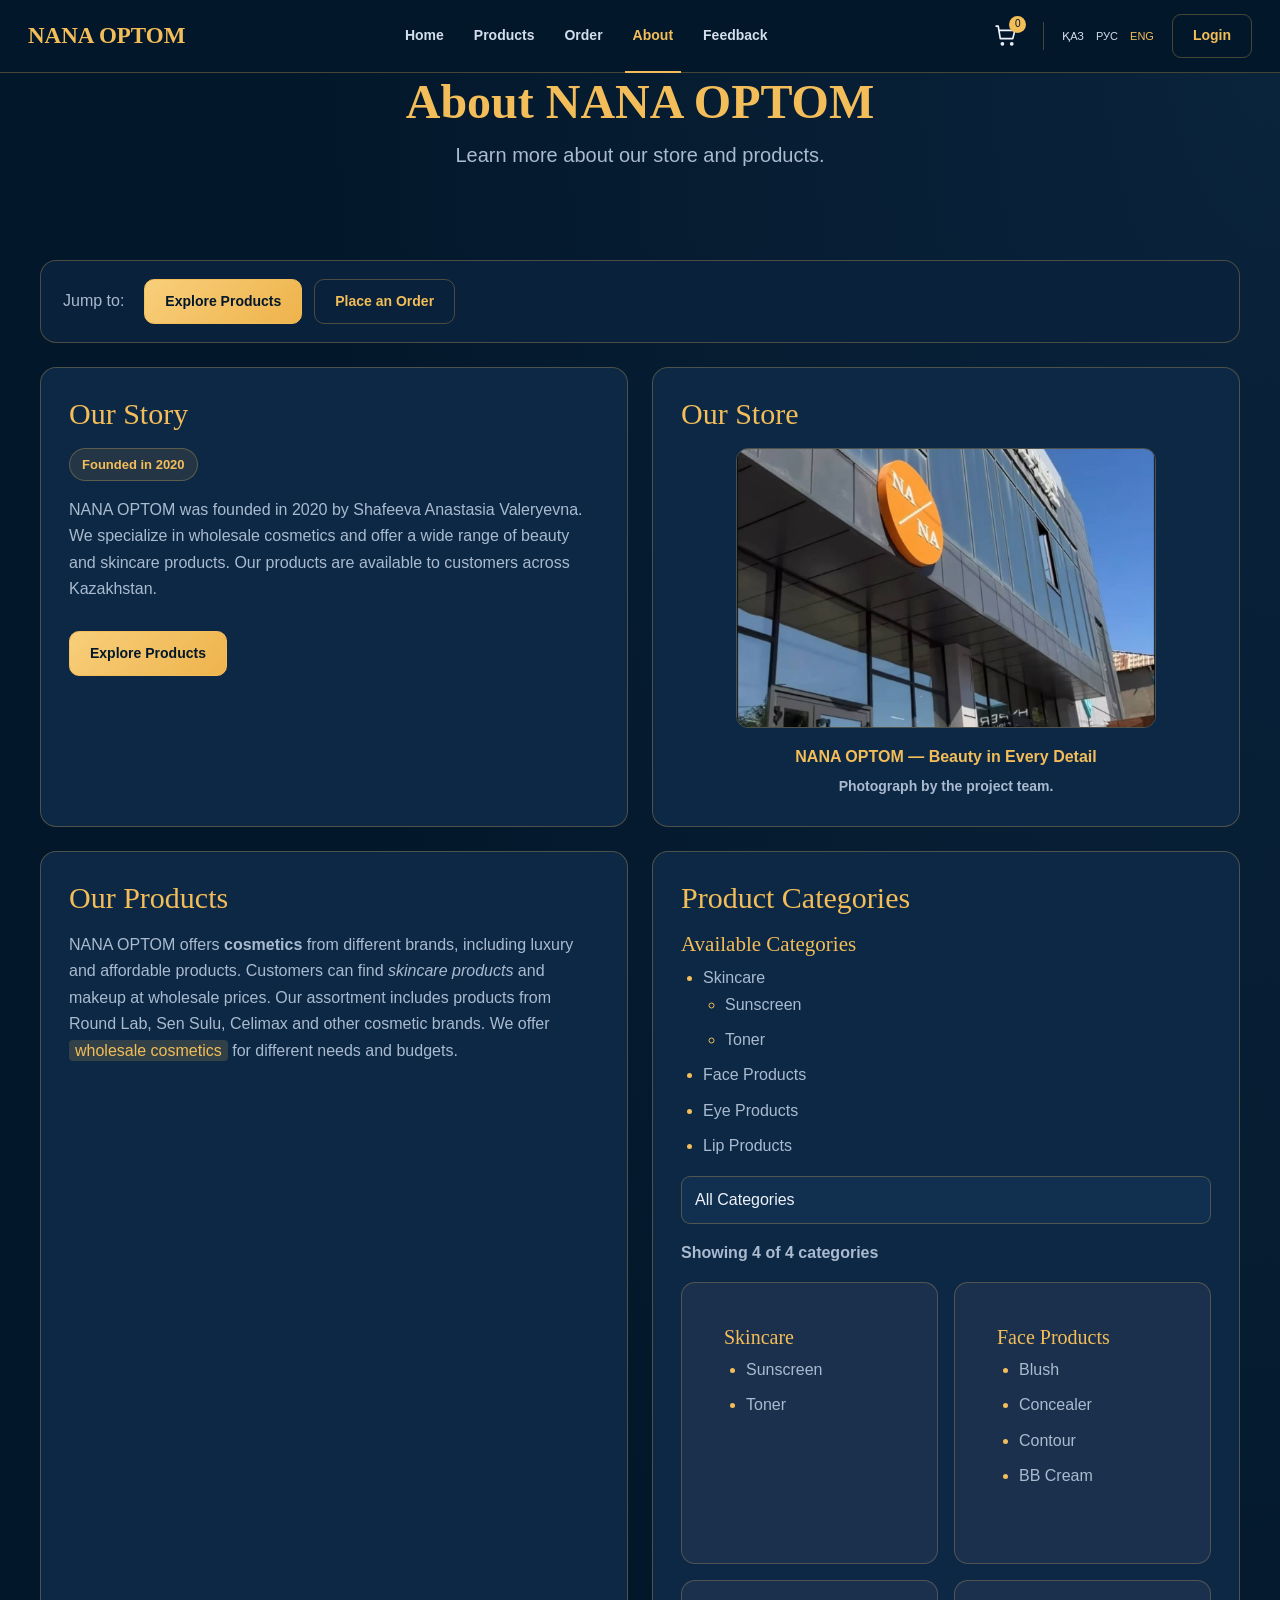
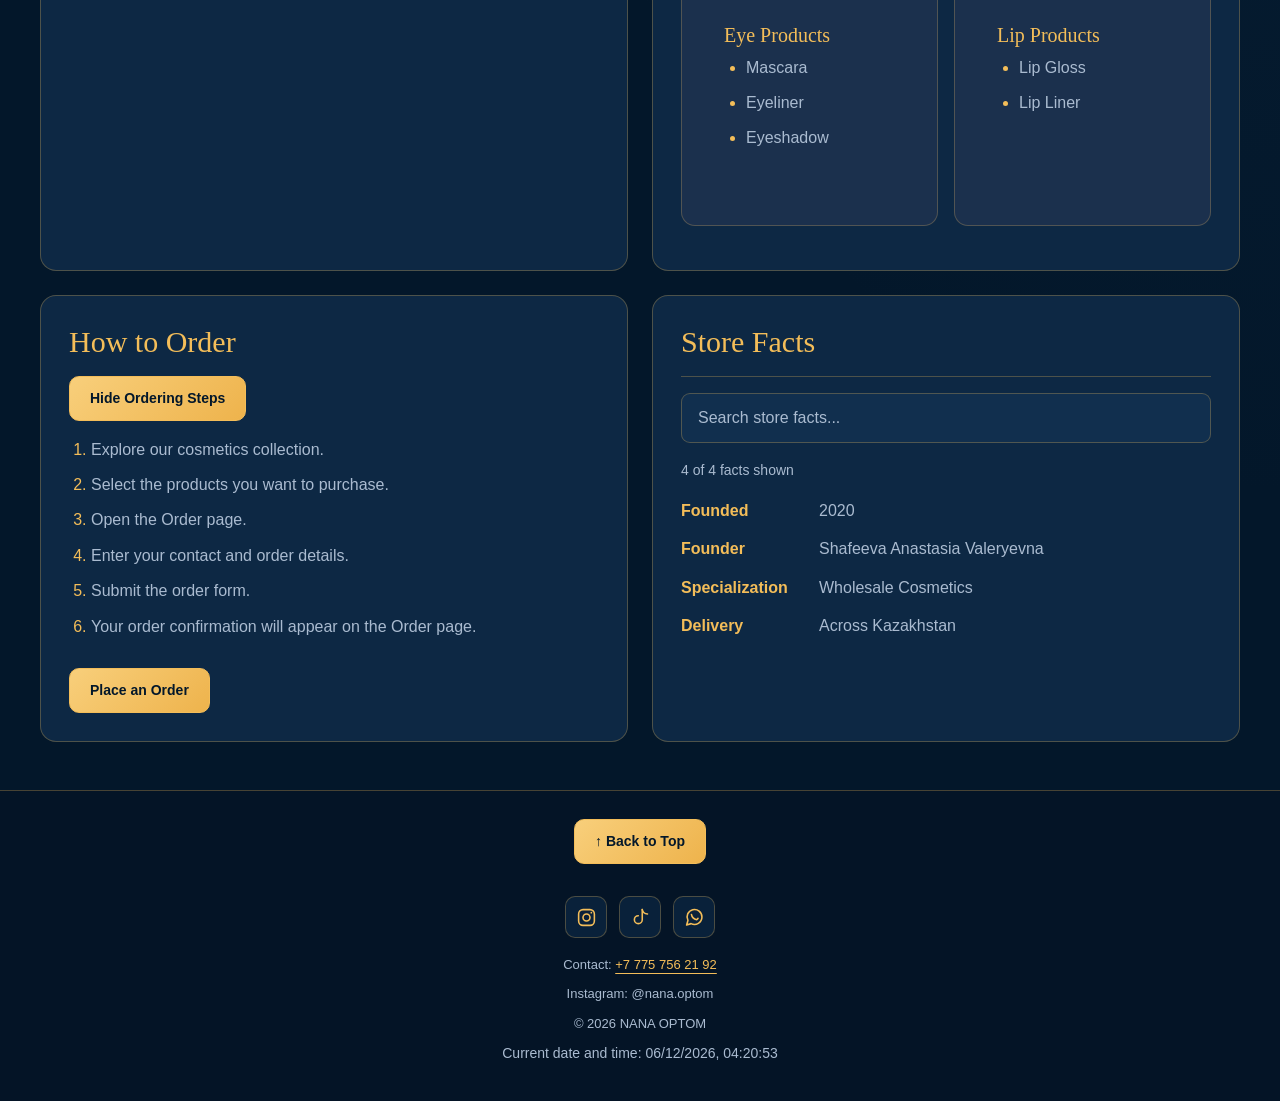
==== commit 93c9f2a1: "Assignment 6: Add jQuery features and documentation" ====
--- a/about.html
+++ b/about.html
@@ -381,8 +381,9 @@
 <!-- Bootstrap JavaScript for the mobile menu -->
 <script src="https://cdn.jsdelivr.net/npm/bootstrap@5.3.3/dist/js/bootstrap.bundle.min.js"></script>
 
-<script src="js/main.js" defer></script>
-<script src="js/about.js" defer></script>
-
+
+<script src="js/main.js"></script>
+<script src="https://code.jquery.com/jquery-3.7.1.min.js"></script>
+<script src="js/about.js"></script>
 </body>
-</html>+</html>
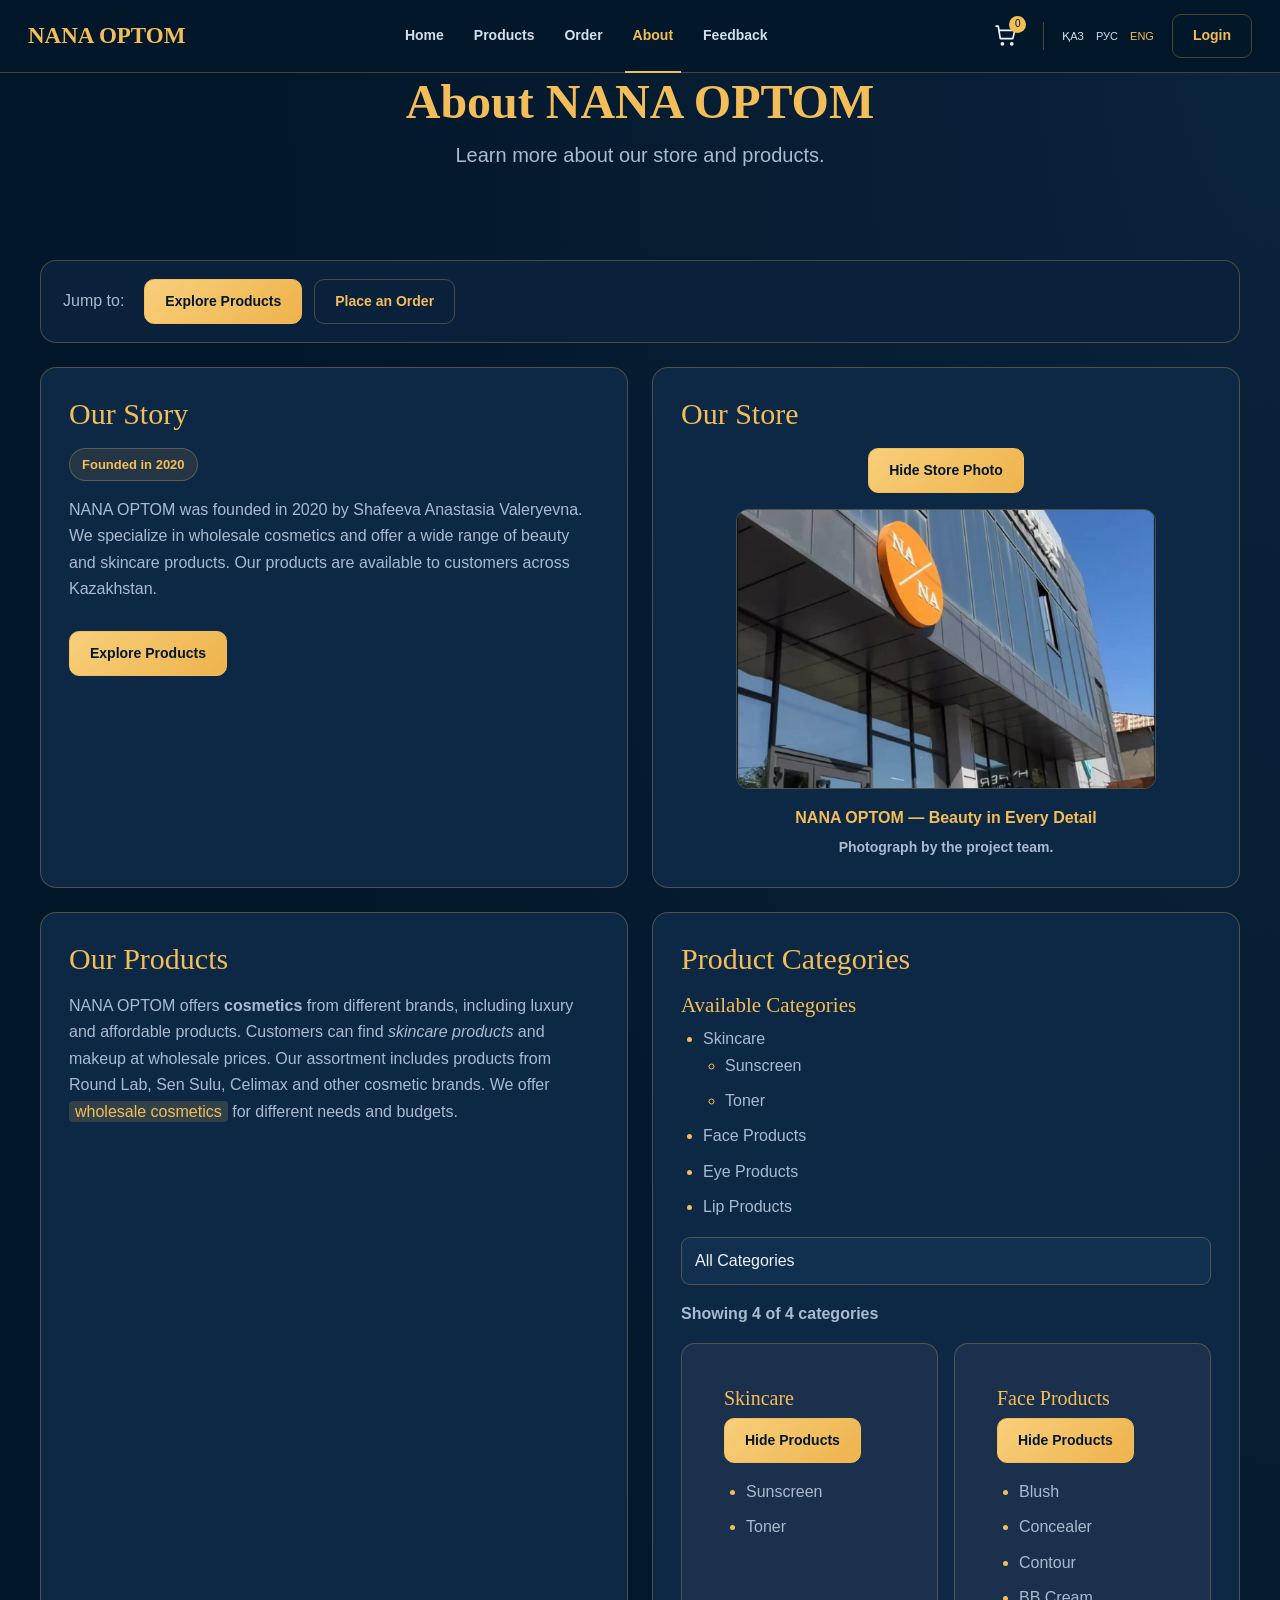
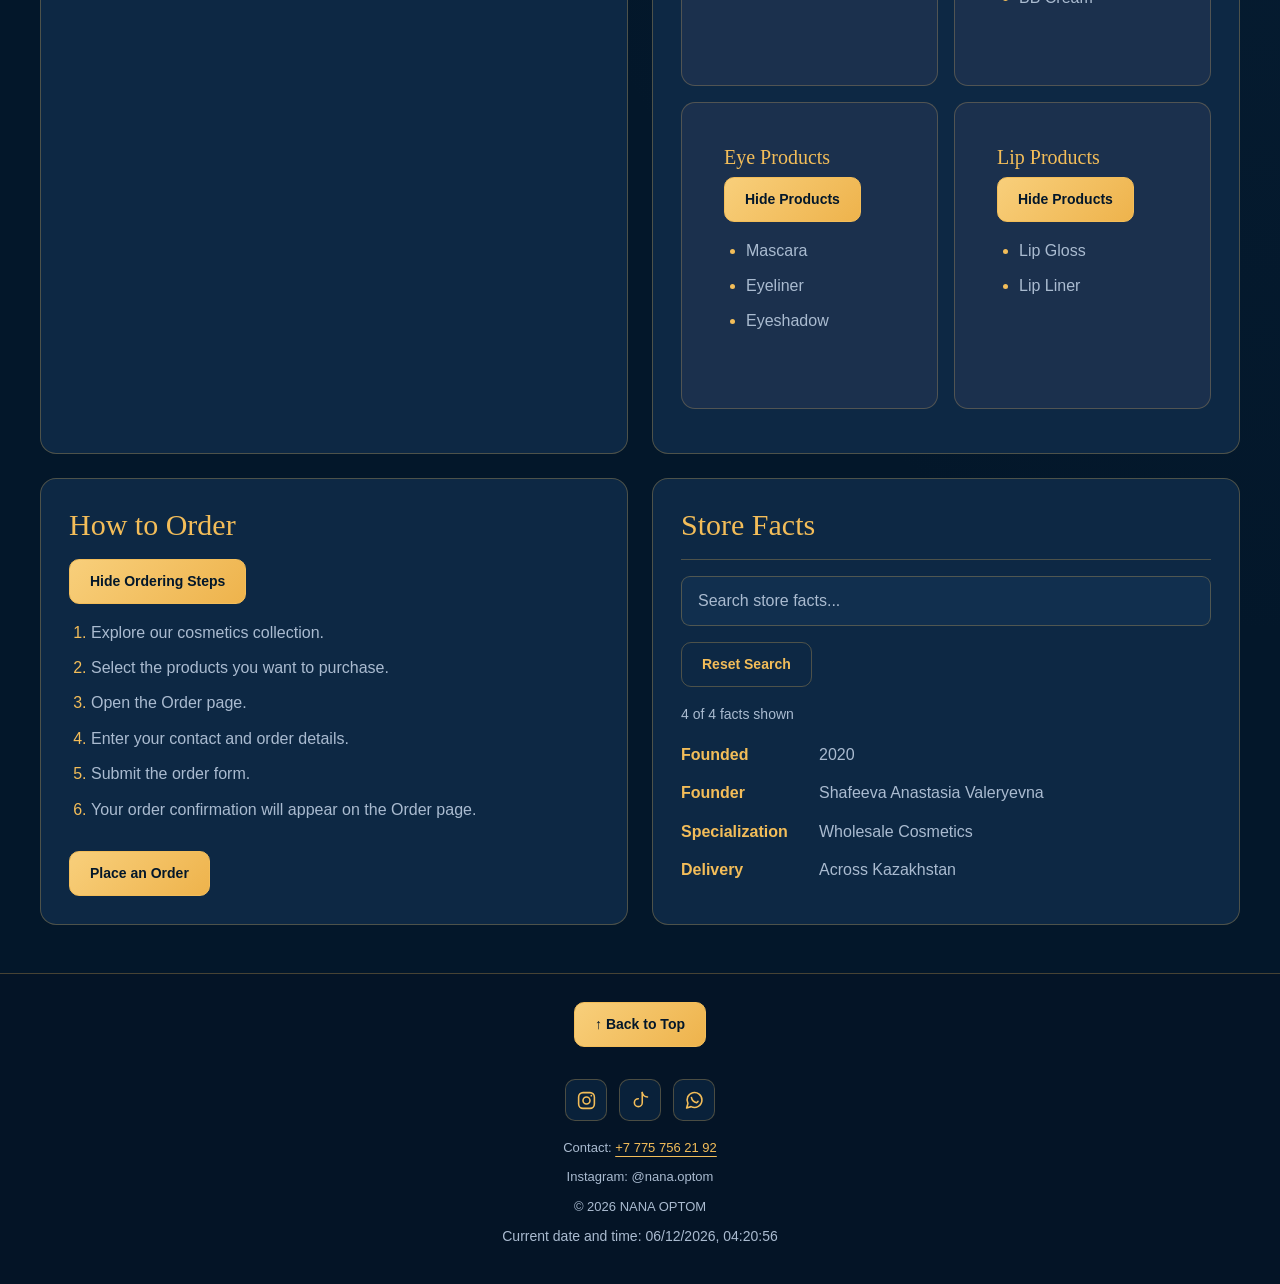
==== commit 89fd634b: "final project" ====
--- a/about.html
+++ b/about.html
@@ -14,9 +14,9 @@
           rel="stylesheet">
 
     <!-- Custom CSS -->
-    <link rel="stylesheet" href="css/base.css">
-    <link rel="stylesheet" href="css/assiya.css">
-    <link rel="stylesheet" href="css/theme.css">
+    <link rel="stylesheet" href="../css/base.css">
+    <link rel="stylesheet" href="../css/assiya.css">
+    <link rel="stylesheet" href="../css/theme.css">
 </head>
 
 <body>
@@ -167,7 +167,7 @@
 
         <figure class="brand-photo">
 
-            <img src="images/nanaoptom.jpg"
+            <img src="../images/nanaoptom.jpg"
                  class="img-fluid rounded-3"
                  alt="NANA OPTOM cosmetics store"
                  width="300">
@@ -382,8 +382,8 @@
 <script src="https://cdn.jsdelivr.net/npm/bootstrap@5.3.3/dist/js/bootstrap.bundle.min.js"></script>
 
 
-<script src="js/main.js"></script>
+<script src="../js/main.js"></script>
 <script src="https://code.jquery.com/jquery-3.7.1.min.js"></script>
-<script src="js/about.js"></script>
+<script src="../js/about.js"></script>
 </body>
 </html>
